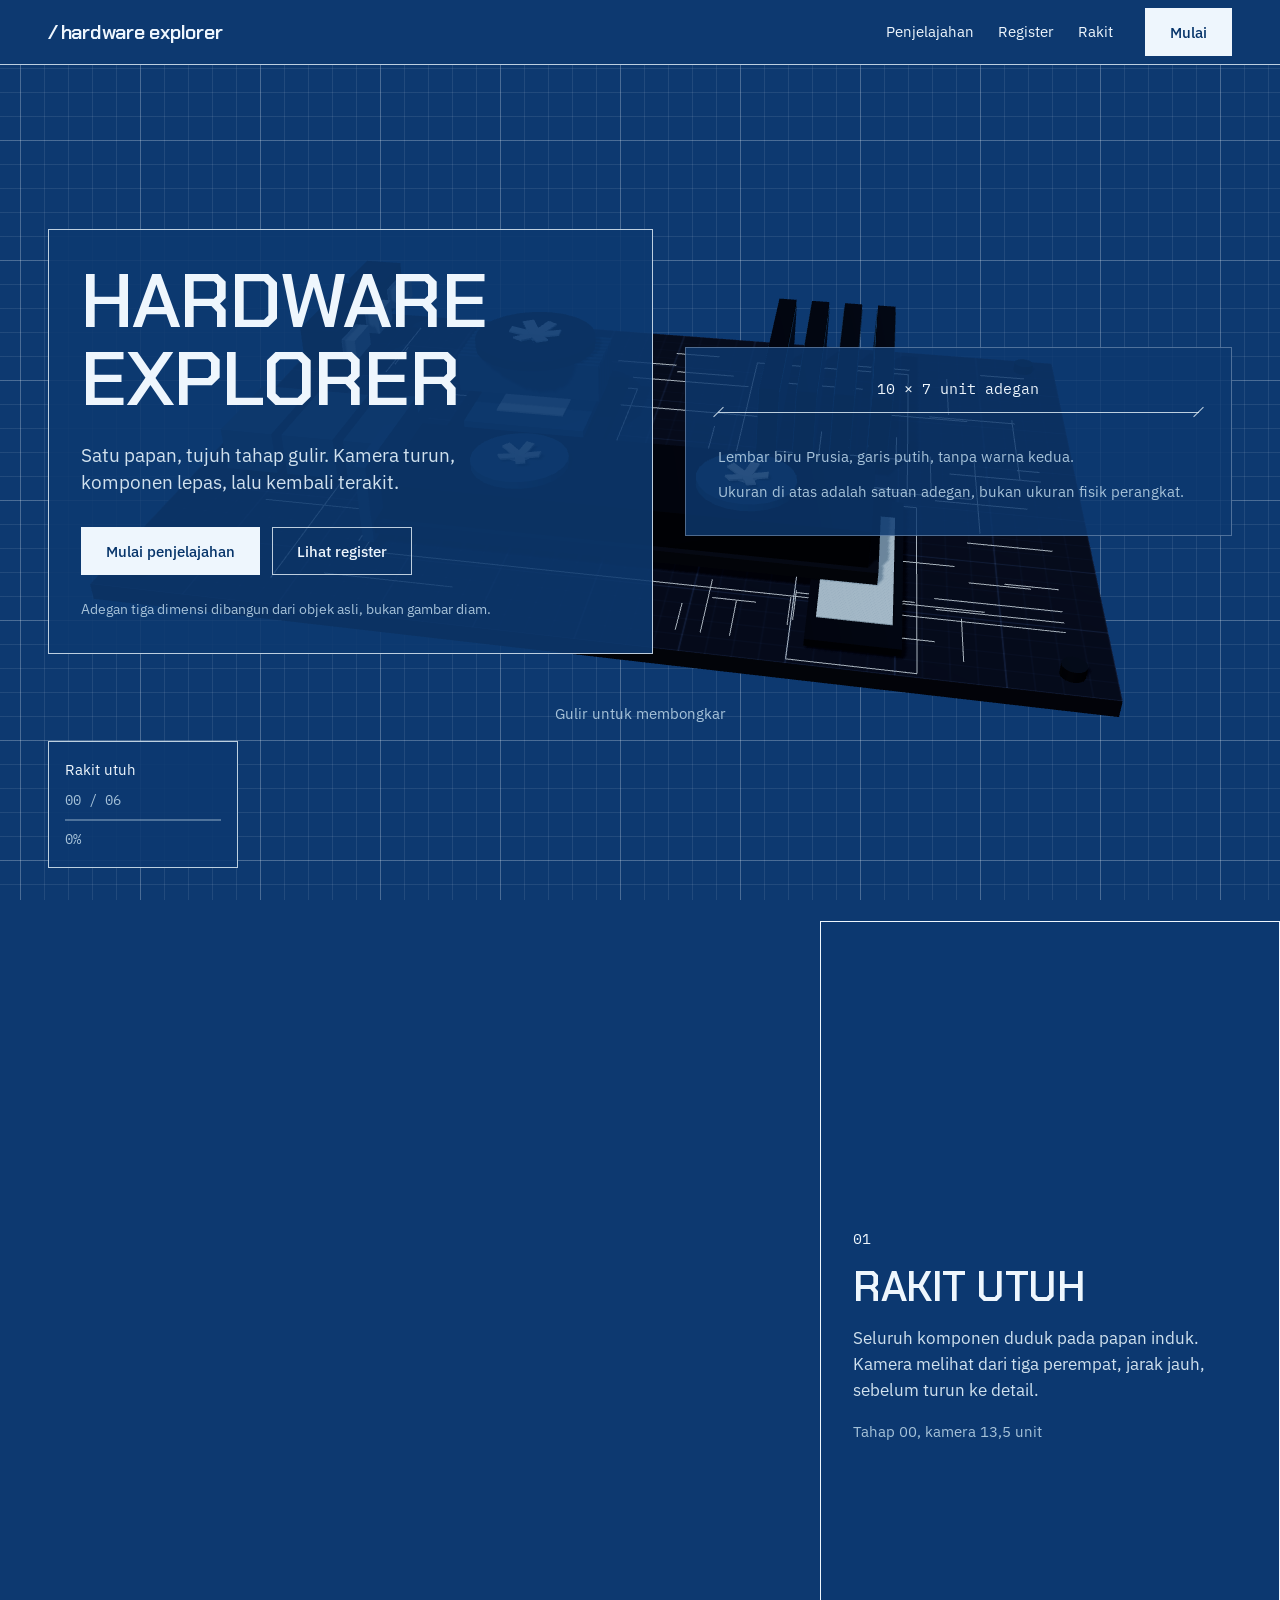
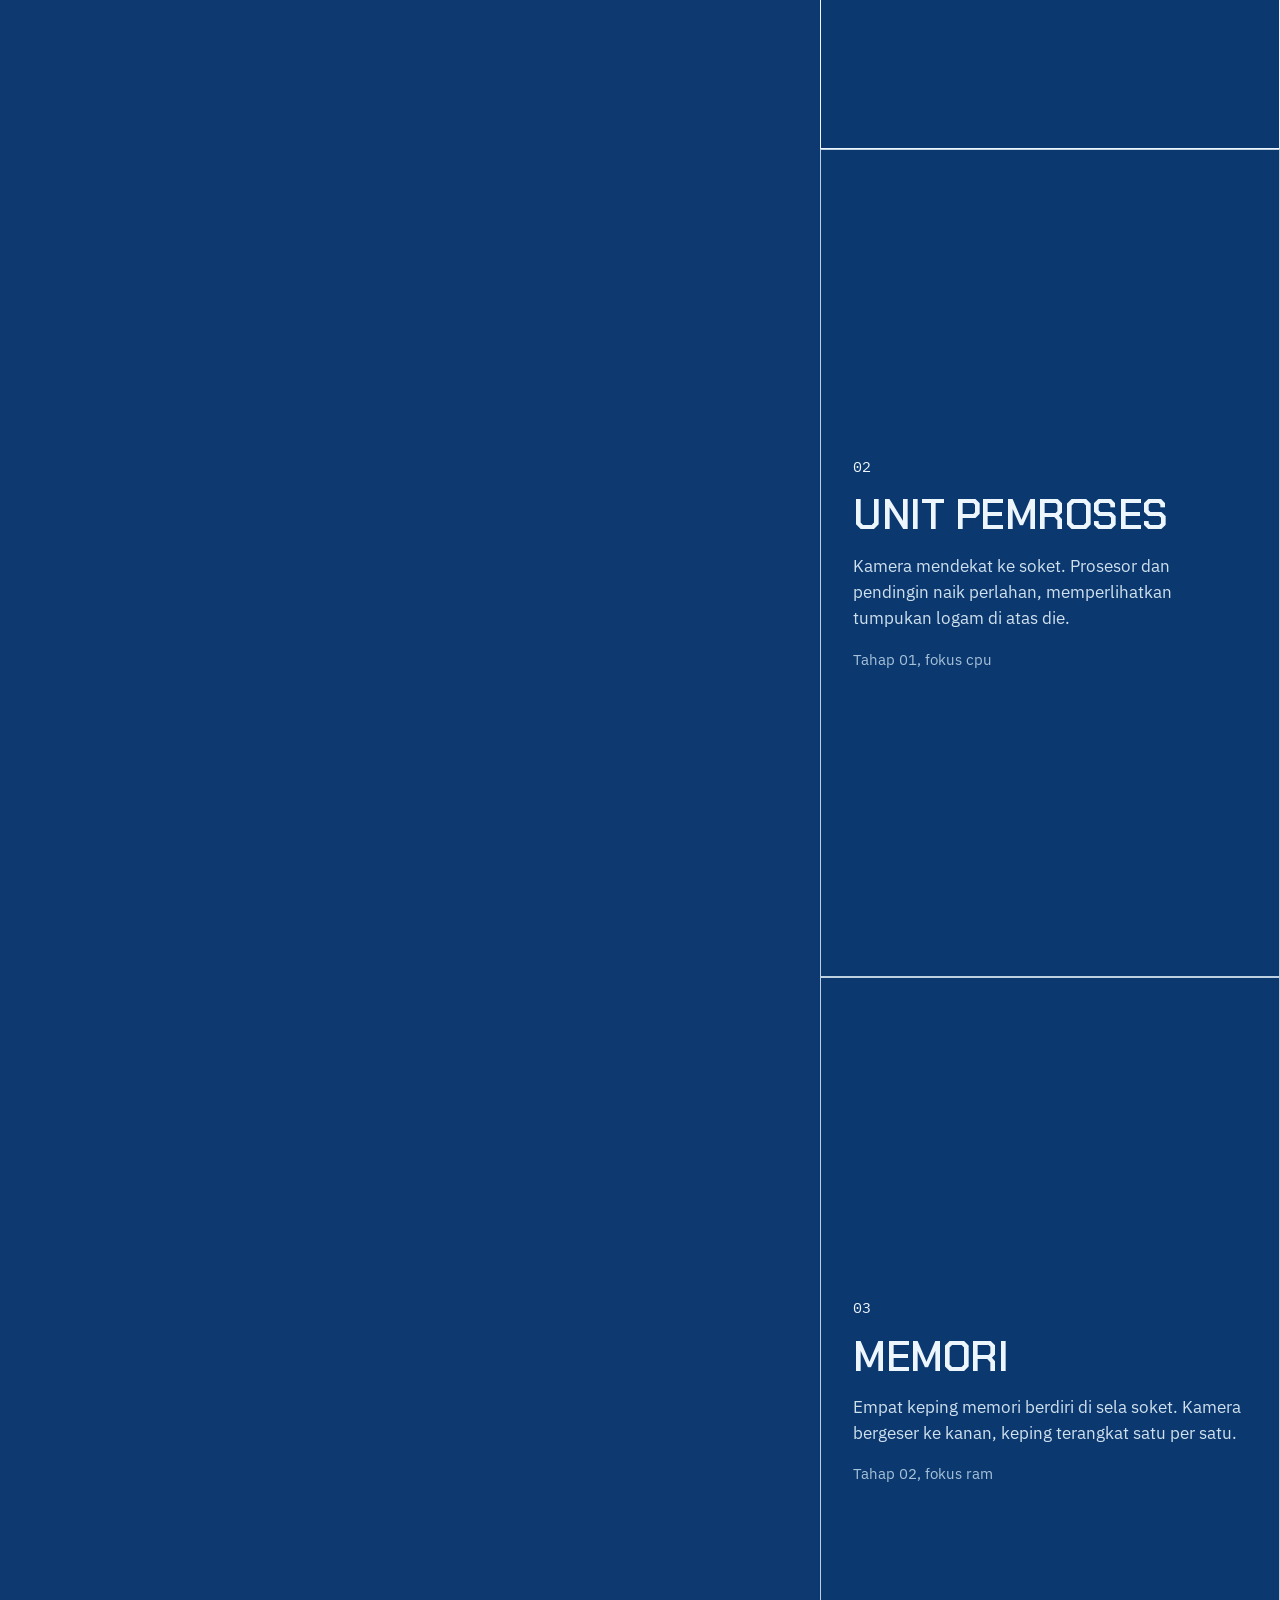
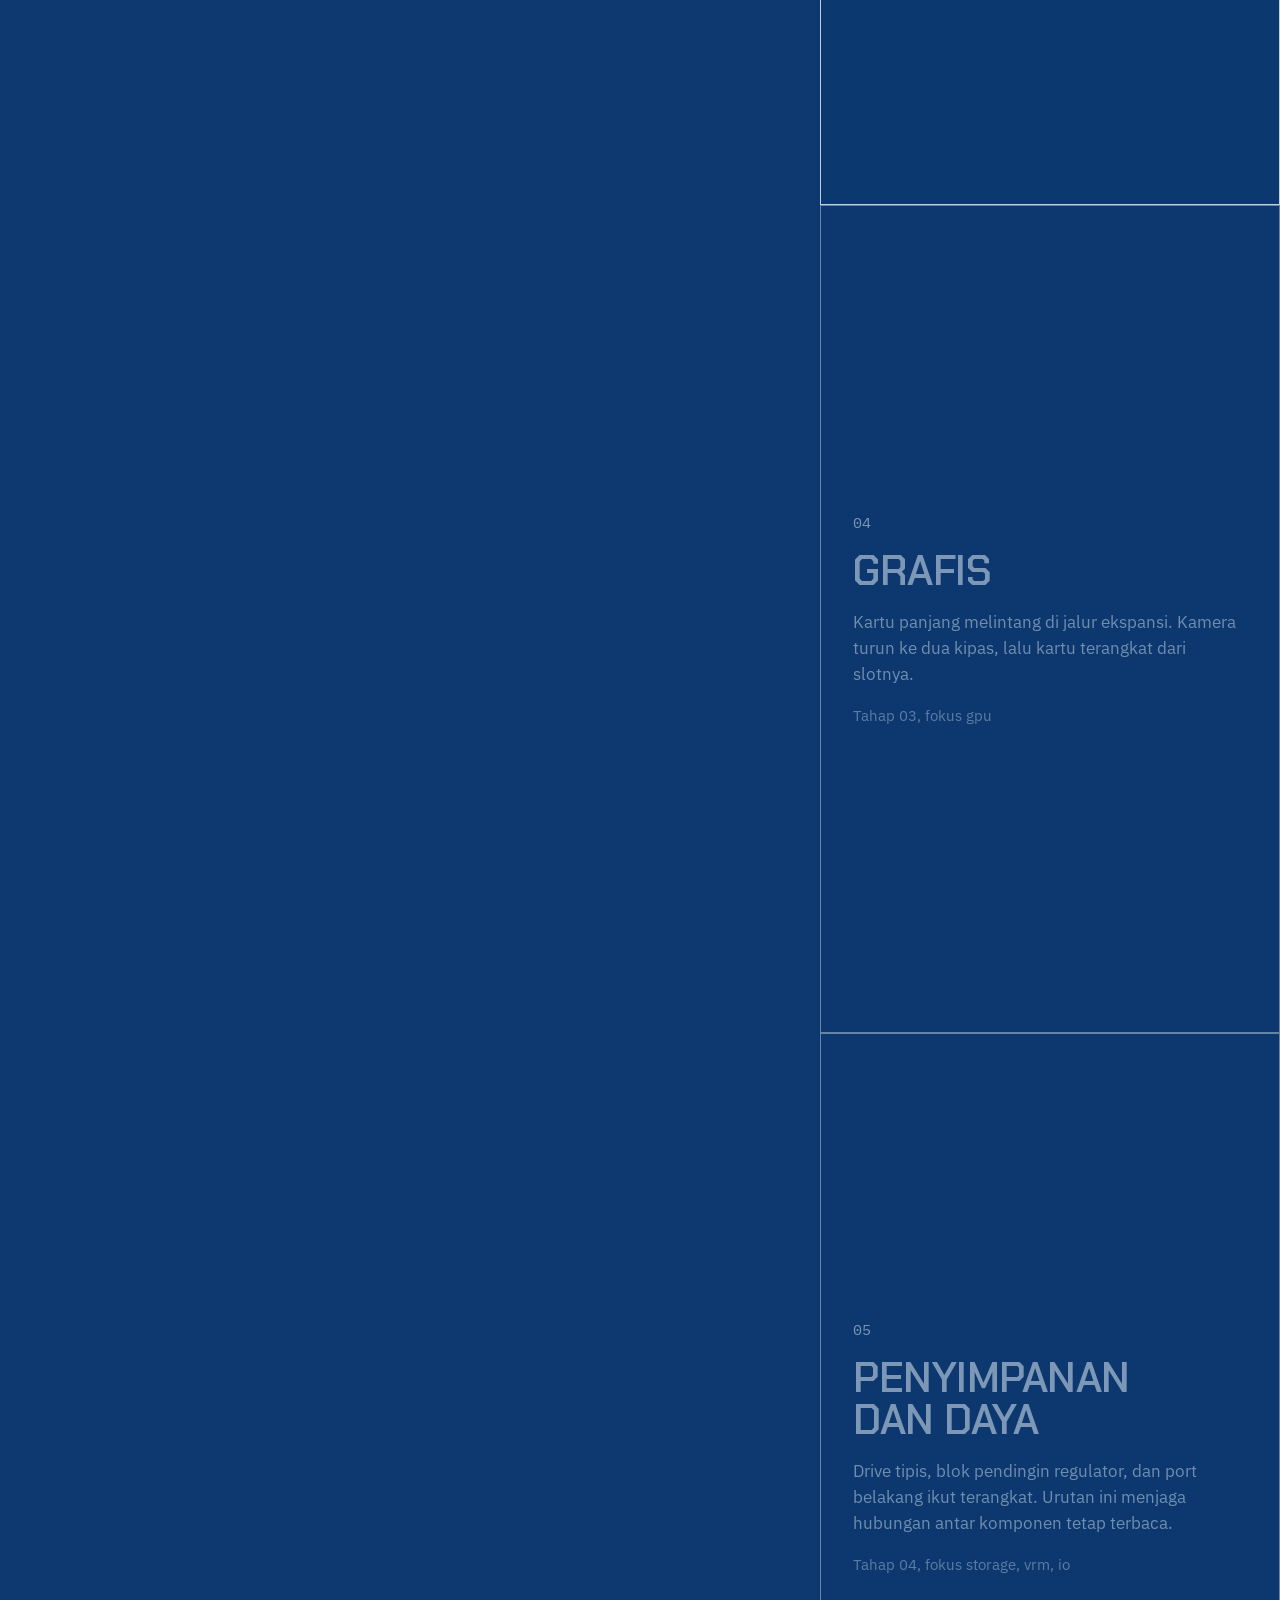
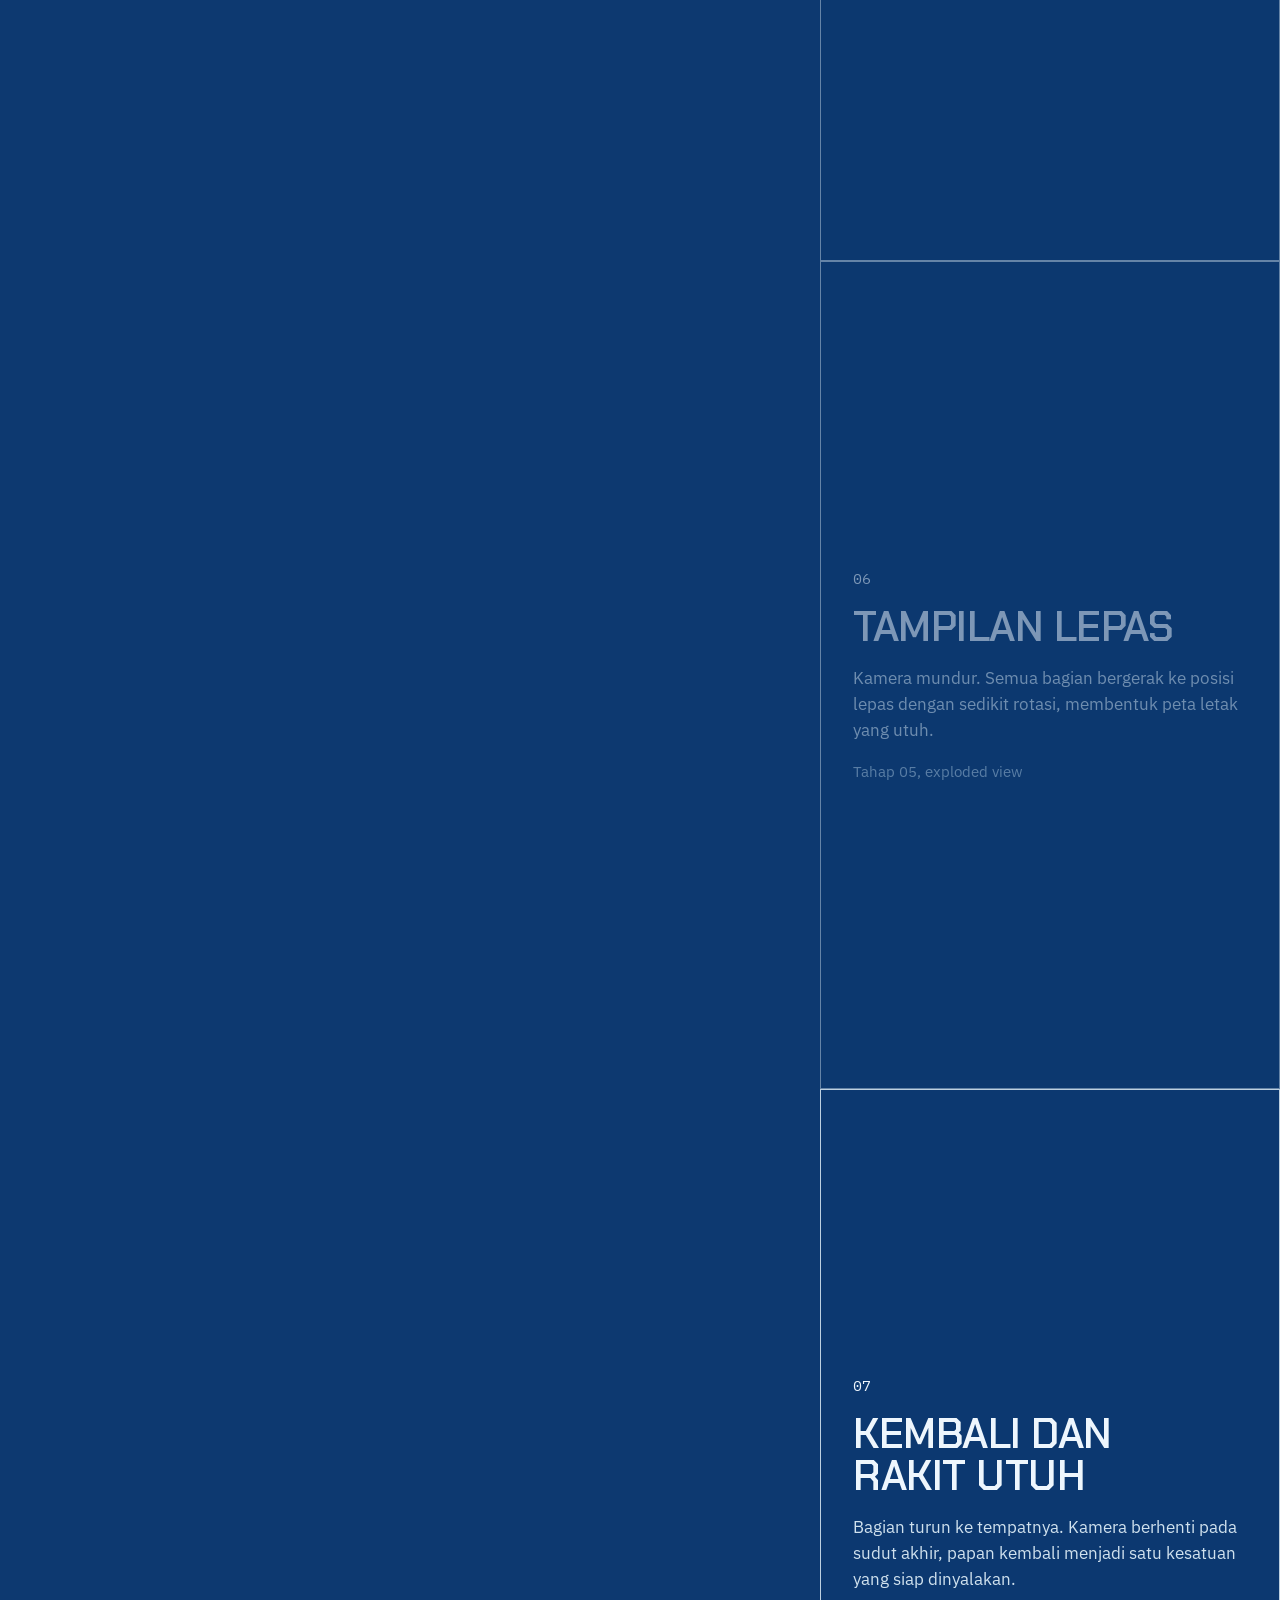
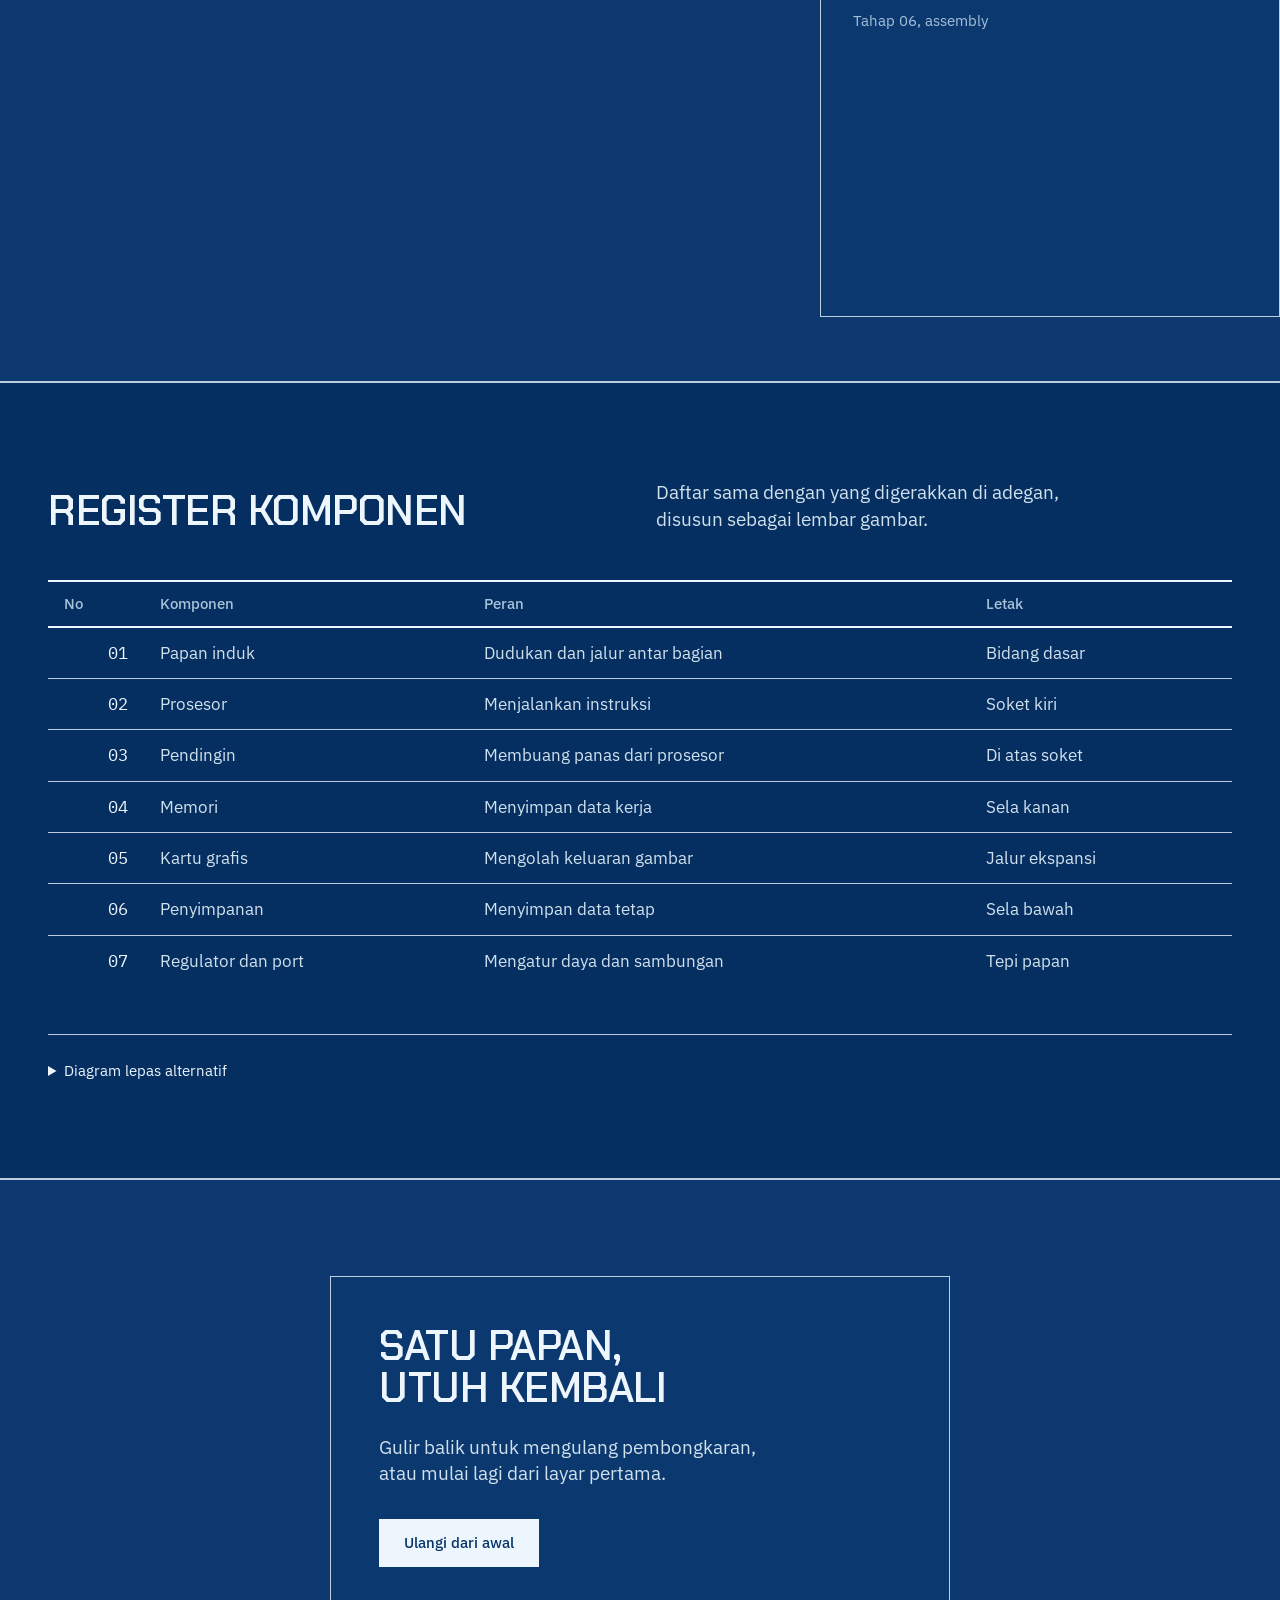
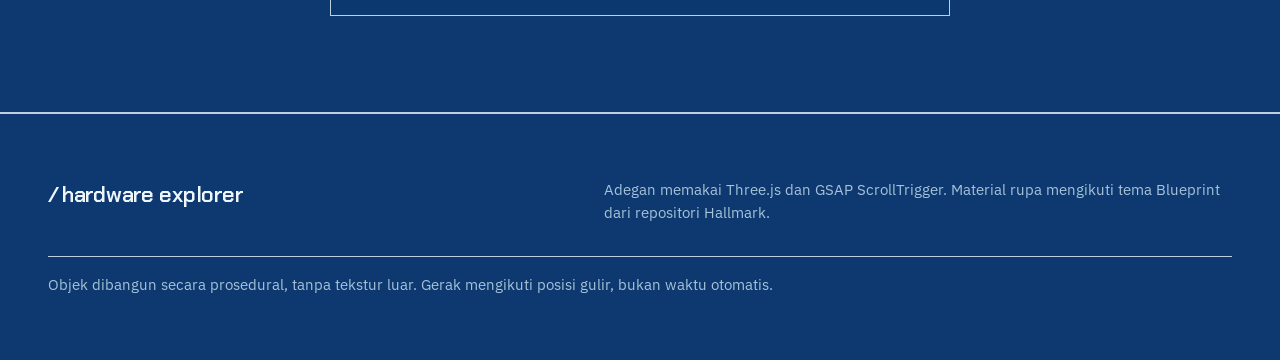
==== docs/index.html @ b60b166c "Publikasikan Hardware Explorer lewat GitHub Pages (/docs) Co-authored-by: arena-agent <297053741+are" ====
<!doctype html>
<html lang="id">
<head>
  <meta charset="utf-8">
  <meta name="viewport" content="width=device-width, initial-scale=1, viewport-fit=cover">
  <meta name="color-scheme" content="dark">
  <title>Hardware Explorer, penjelajahan tiga dimensi papan induk</title>
  <meta name="description" content="Pengalaman gulir tiga dimensi yang membongkar CPU, RAM, GPU dan komponen papan induk, lalu merakitnya kembali.">
  <link rel="icon" href="data:,">
  <link rel="preconnect" href="https://fonts.googleapis.com">
  <link rel="preconnect" href="https://fonts.gstatic.com" crossorigin>
  <link href="https://fonts.googleapis.com/css2?family=Chakra+Petch:wght@600&amp;family=IBM+Plex+Sans:wght@400;500&amp;family=IBM+Plex+Mono:wght@500&amp;display=swap" rel="stylesheet">
  <link rel="stylesheet" href="style.css">
  <script src="vendor/gsap.min.js"></script>
  <script src="vendor/ScrollTrigger.min.js"></script>
  <script type="module" src="app.js"></script>
</head>
<body>
  <a class="skip" href="#journey">Lewati ke penjelajahan</a>

  <div class="backdrop" aria-hidden="true"></div>
  <canvas id="scene" aria-hidden="true"></canvas>

  <header class="bar">
    <div class="wrap bar__in">
      <a class="brand" href="#top" aria-label="Hardware Explorer, kembali ke atas"><span class="brand__mark" aria-hidden="true">/</span>hardware explorer</a>
      <nav class="bar__nav" aria-label="Bagian halaman">
        <a href="#journey">Penjelajahan</a>
        <a href="#komponen">Register</a>
        <a href="#rakit">Rakit</a>
      </nav>
      <a class="btn btn--primary" href="#journey">Mulai</a>
    </div>
  </header>

  <main>
    <section class="hero" id="top" aria-labelledby="judul">
      <div class="wrap hero__grid">
        <div class="hero__copy">
          <h1 id="judul">Hardware Explorer</h1>
          <p class="lede">Satu papan, tujuh tahap gulir. Kamera turun, komponen lepas, lalu kembali terakit.</p>
          <div class="aksi">
            <a class="btn btn--primary" href="#journey">Mulai penjelajahan</a>
            <a class="btn btn--line" href="#komponen">Lihat register</a>
          </div>
          <p class="fine">Adegan tiga dimensi dibangun dari objek asli, bukan gambar diam.</p>
        </div>
        <div class="hero__ukur" aria-hidden="true">
          <div class="dim"><span class="num">10 × 7 unit adegan</span></div>
          <p class="ukur">Lembar biru Prusia, garis putih, tanpa warna kedua.</p>
          <p class="ukur">Ukuran di atas adalah satuan adegan, bukan ukuran fisik perangkat.</p>
        </div>
      </div>
      <p class="cue" data-cue>Gulir untuk membongkar</p>
    </section>

    <section class="journey" id="journey" aria-label="Penjelajahan komponen">
      <div class="hud" aria-hidden="true">
        <p class="hud__tahap" data-hud-tahap>Rakit utuh</p>
        <p class="hud__no num" data-hud-no>00 / 06</p>
        <div class="rail"><i data-rail></i></div>
        <p class="hud__persen num" data-hud-persen>0%</p>
      </div>
      <p class="sr" aria-live="polite" data-announce></p>

      <div class="steps">
        <article class="step" data-step="0">
          <h2>Rakit utuh</h2>
          <p>Seluruh komponen duduk pada papan induk. Kamera melihat dari tiga perempat, jarak jauh, sebelum turun ke detail.</p>
          <p class="ukur">Tahap 00, kamera 13,5 unit</p>
        </article>
        <article class="step" data-step="1">
          <h2>Unit pemroses</h2>
          <p>Kamera mendekat ke soket. Prosesor dan pendingin naik perlahan, memperlihatkan tumpukan logam di atas die.</p>
          <p class="ukur">Tahap 01, fokus cpu</p>
        </article>
        <article class="step" data-step="2">
          <h2>Memori</h2>
          <p>Empat keping memori berdiri di sela soket. Kamera bergeser ke kanan, keping terangkat satu per satu.</p>
          <p class="ukur">Tahap 02, fokus ram</p>
        </article>
        <article class="step" data-step="3">
          <h2>Grafis</h2>
          <p>Kartu panjang melintang di jalur ekspansi. Kamera turun ke dua kipas, lalu kartu terangkat dari slotnya.</p>
          <p class="ukur">Tahap 03, fokus gpu</p>
        </article>
        <article class="step" data-step="4">
          <h2>Penyimpanan dan daya</h2>
          <p>Drive tipis, blok pendingin regulator, dan port belakang ikut terangkat. Urutan ini menjaga hubungan antar komponen tetap terbaca.</p>
          <p class="ukur">Tahap 04, fokus storage, vrm, io</p>
        </article>
        <article class="step" data-step="5">
          <h2>Tampilan lepas</h2>
          <p>Kamera mundur. Semua bagian bergerak ke posisi lepas dengan sedikit rotasi, membentuk peta letak yang utuh.</p>
          <p class="ukur">Tahap 05, exploded view</p>
        </article>
        <article class="step" data-step="6">
          <h2>Kembali dan rakit utuh</h2>
          <p>Bagian turun ke tempatnya. Kamera berhenti pada sudut akhir, papan kembali menjadi satu kesatuan yang siap dinyalakan.</p>
          <p class="ukur">Tahap 06, assembly</p>
        </article>
      </div>
    </section>

    <section class="register" id="komponen" aria-labelledby="register-judul">
      <div class="wrap">
        <div class="kepala">
          <h2 id="register-judul">Register komponen</h2>
          <p class="lede">Daftar sama dengan yang digerakkan di adegan, disusun sebagai lembar gambar.</p>
        </div>
        <table class="tabel">
          <thead>
            <tr><th scope="col">No</th><th scope="col">Komponen</th><th scope="col">Peran</th><th scope="col">Letak</th></tr>
          </thead>
          <tbody>
            <tr><td class="num">01</td><td>Papan induk</td><td>Dudukan dan jalur antar bagian</td><td>Bidang dasar</td></tr>
            <tr><td class="num">02</td><td>Prosesor</td><td>Menjalankan instruksi</td><td>Soket kiri</td></tr>
            <tr><td class="num">03</td><td>Pendingin</td><td>Membuang panas dari prosesor</td><td>Di atas soket</td></tr>
            <tr><td class="num">04</td><td>Memori</td><td>Menyimpan data kerja</td><td>Sela kanan</td></tr>
            <tr><td class="num">05</td><td>Kartu grafis</td><td>Mengolah keluaran gambar</td><td>Jalur ekspansi</td></tr>
            <tr><td class="num">06</td><td>Penyimpanan</td><td>Menyimpan data tetap</td><td>Sela bawah</td></tr>
            <tr><td class="num">07</td><td>Regulator dan port</td><td>Mengatur daya dan sambungan</td><td>Tepi papan</td></tr>
          </tbody>
        </table>
        <details class="diagram">
          <summary>Diagram lepas alternatif</summary>
          <figure>
            <svg viewBox="0 0 420 260" aria-hidden="true">
              <rect class="dg-board" x="40" y="170" width="340" height="70"></rect>
              <rect class="dg-cpu" x="95" y="120" width="70" height="34"></rect>
              <rect class="dg-cooler" x="100" y="72" width="60" height="30"></rect>
              <rect class="dg-ram" x="205" y="108" width="18" height="56"></rect>
              <rect class="dg-ram" x="230" y="108" width="18" height="56"></rect>
              <rect class="dg-ram" x="255" y="108" width="18" height="56"></rect>
              <rect class="dg-gpu" x="150" y="36" width="170" height="28"></rect>
              <rect class="dg-ssd" x="300" y="132" width="60" height="16"></rect>
              <path class="dg-line" d="M130 154 L130 170 M130 102 L130 120 M214 164 L214 170 M235 36 L235 64 M330 148 L330 170"></path>
            </svg>
            <figcaption>Skema letak dalam satuan adegan. Garis menunjukkan arah kembali ke papan.</figcaption>
          </figure>
        </details>
      </div>
    </section>

    <section class="closing" id="rakit" aria-labelledby="rakit-judul">
      <div class="wrap closing__in">
        <h2 id="rakit-judul">Satu papan, utuh kembali</h2>
        <p class="lede">Gulir balik untuk mengulang pembongkaran, atau mulai lagi dari layar pertama.</p>
        <a class="btn btn--primary" href="#top">Ulangi dari awal</a>
      </div>
    </section>
  </main>

  <footer class="kaki">
    <div class="wrap kaki__in">
      <a class="brand brand--kaki" href="#top"><span class="brand__mark" aria-hidden="true">/</span>hardware explorer</a>
      <p>Adegan memakai Three.js dan GSAP ScrollTrigger. Material rupa mengikuti tema Blueprint dari repositori Hallmark.</p>
      <p class="kaki__bawah">Objek dibangun secara prosedural, tanpa tekstur luar. Gerak mengikuti posisi gulir, bukan waktu otomatis.</p>
    </div>
  </footer>
</body>
</html>
---- docs/style.css ----
/* Hallmark · shape: Photographic scroll story · genre: modern-minimal · theme: Blueprint (cyanotype) · hero: papan induk tiga dimensi di belakang kepala · nav: markah kata, tiga tautan, satu kendali · footer: sumber dan catatan gerak */
/* Hallmark · critique: satu kanvas tetap, bukan section yang disematkan; kamera, transformasi objek dan teks digerakkan oleh satu timeline scrub, kertas biru Prusia dan garis putih tanpa warna kedua */
/* Hallmark · answered: F7, tiga permukaan keyline memakai satu resep karena tema Blueprint melarang kartu isi dan bayangan */

:root {
  --color-paper: oklch(35% 0.105 256);
  --color-paper-2: oklch(31% 0.10 257);
  --color-paper-3: oklch(26.5% 0.095 258);
  --color-ink: oklch(97% 0.012 240);
  --color-ink-2: oklch(90% 0.025 242);
  --color-muted: oklch(80% 0.045 244);
  --color-rule: oklch(93% 0.02 240 / 0.85);
  --color-rule-2: oklch(93% 0.02 240 / 0.32);
  --color-grid: oklch(97% 0.01 240 / 0.09);
  --color-grid-2: oklch(97% 0.01 240 / 0.2);
  --color-accent: oklch(97% 0.012 240);
  --color-accent-ink: oklch(33% 0.105 256);
  --color-focus: oklch(97% 0.012 240);

  --font-display: "Chakra Petch", ui-sans-serif, sans-serif;
  --font-body: "IBM Plex Sans", ui-sans-serif, sans-serif;
  --font-outlier: "IBM Plex Mono", ui-monospace, monospace;

  --tracking-display: -0.012em;
  --display-weight: 600;
  --radius-card: 0px;
  --radius-pill: 0px;
  --rule-hair: 1px;
  --rule-heavy: 2px;
  --tick: 14px;
  --sheet-inset: 20px;

  --text-h1: clamp(2.75rem, 1.6rem + 4vw, 5.25rem);
  --text-h2: clamp(1.75rem, 1.3rem + 1.6vw, 2.75rem);
  --text-h3: 1.25rem;
  --text-body: 1.0625rem;
  --text-lede: 1.1875rem;
  --text-small: 0.9375rem;
  --text-fine: 0.875rem;

  --s-1: 4px; --s-2: 8px; --s-3: 12px; --s-4: 16px; --s-5: 24px;
  --s-6: 32px; --s-7: 48px; --s-8: 64px; --s-9: 96px;

  --container: 1240px;
  --gutter: clamp(20px, 4vw, 48px);
  --nav-h: 64px;
  --dur: 220ms;
  --ease: cubic-bezier(0.2, 0.7, 0.2, 1);
}

*, *::before, *::after { box-sizing: border-box; }
html { -webkit-text-size-adjust: 100%; scroll-behavior: smooth; scroll-padding-top: calc(var(--nav-h) + var(--s-4)); scrollbar-color: var(--color-rule-2) var(--color-paper); }
html, body { overflow-x: clip; }
body { margin: 0; background: var(--color-paper); color: var(--color-ink-2); font: 400 var(--text-body)/1.55 var(--font-body); }
img, svg { display: block; max-width: 100%; }
a { color: var(--color-ink); text-decoration: underline; text-decoration-color: var(--color-rule); text-underline-offset: 0.15em; }
a:hover { text-decoration-thickness: 2px; }
button { font: inherit; color: inherit; }
code, .num { font-family: var(--font-outlier); font-variant-numeric: tabular-nums; }
h1, h2, h3 { margin: 0; font-family: var(--font-display); font-weight: var(--display-weight); letter-spacing: var(--tracking-display); color: var(--color-ink); overflow-wrap: break-word; min-width: 0; text-wrap: balance; font-synthesis: none; }
h1, h2 { text-transform: uppercase; line-height: 1.02; }
h1 { font-size: var(--text-h1); }
h2 { font-size: var(--text-h2); }
h3 { font-size: var(--text-h3); }
p { margin: 0; }
:focus-visible { outline: var(--rule-heavy) solid var(--color-focus); outline-offset: 3px; }
::selection { background: var(--color-ink); color: var(--color-accent-ink); }
.skip { position: absolute; left: var(--s-4); top: -80px; z-index: 100; padding: var(--s-2) var(--s-4); background: var(--color-ink); color: var(--color-accent-ink); text-decoration: none; }
.skip:focus { top: var(--s-4); }
.sr { position: absolute; width: 1px; height: 1px; overflow: hidden; clip-path: inset(50%); white-space: nowrap; }
.wrap { width: 100%; max-width: calc(var(--container) + 2 * var(--gutter)); margin-inline: auto; padding-inline: var(--gutter); }
.is-static .step { opacity: 1; }
.is-static .cue { display: none; }

/* kanvas tetap dan latar gambar kerja */
.backdrop { position: fixed; inset: 0; z-index: 0; pointer-events: none; background-color: var(--color-paper); background-image: linear-gradient(var(--color-grid) 1px, transparent 1px), linear-gradient(90deg, var(--color-grid) 1px, transparent 1px), linear-gradient(var(--color-grid-2) 1px, transparent 1px), linear-gradient(90deg, var(--color-grid-2) 1px, transparent 1px); background-size: 24px 24px, 24px 24px, 120px 120px, 120px 120px; background-position: var(--sheet-inset) var(--sheet-inset); }
#scene { position: fixed; inset: 0; z-index: 1; width: 100%; height: 100%; display: block; pointer-events: none; }
body > header, body > main, body > footer { position: relative; z-index: 2; }

/* kendali */
.btn { appearance: none; display: inline-flex; align-items: center; justify-content: center; gap: var(--s-2); min-height: 48px; padding: 0 var(--s-5); border: var(--rule-hair) solid var(--color-rule); border-radius: var(--radius-pill); background: transparent; color: var(--color-ink); font: 500 var(--text-small)/1 var(--font-body); text-decoration: none; cursor: pointer; transition: background-color var(--dur) var(--ease), color var(--dur) var(--ease), border-color var(--dur) var(--ease), transform var(--dur) var(--ease); }
.btn--primary { background: var(--color-ink); border-color: var(--color-ink); color: var(--color-accent-ink); }
.btn--primary:hover { background: var(--color-ink-2); border-color: var(--color-ink-2); }
.btn--line:hover { background: var(--color-paper-2); }
.btn:active { transform: translateY(1px); }
.btn:disabled { background: var(--color-paper-3); border-color: var(--color-rule-2); color: var(--color-muted); cursor: not-allowed; }

/* palang atas */
.bar { position: sticky; top: 0; z-index: 50; background: var(--color-paper); border-bottom: var(--rule-hair) solid var(--color-rule); }
.bar__in { display: flex; align-items: center; gap: var(--s-6); min-height: var(--nav-h); }
.brand { display: inline-flex; align-items: baseline; gap: 0.14em; font-family: var(--font-display); font-size: 1.25rem; font-weight: var(--display-weight); letter-spacing: var(--tracking-display); color: var(--color-ink); text-decoration: none; text-transform: lowercase; }
.brand__mark { color: var(--color-ink); }
.bar__nav { display: flex; gap: var(--s-5); margin-left: auto; }
.bar__nav a { font-size: var(--text-small); text-decoration: none; }
.bar__nav a:hover { text-decoration: underline; text-decoration-thickness: 2px; }

/* layar pertama */
.hero { position: relative; min-height: 88svh; display: flex; flex-direction: column; justify-content: center; padding-block: var(--s-9) var(--s-8); }
.hero__grid { display: grid; grid-template-columns: minmax(0, 1.05fr) minmax(0, 0.95fr); gap: var(--s-6); align-items: center; }
.hero__copy { padding: var(--s-6); border: var(--rule-hair) solid var(--color-rule); background: color-mix(in oklab, var(--color-paper) 88%, transparent); }
.hero__copy h1 { max-width: 14ch; }
.lede { max-width: 38ch; margin-top: var(--s-5); font-size: var(--text-lede); line-height: 1.4; color: var(--color-ink-2); }
.aksi { display: flex; flex-wrap: wrap; gap: var(--s-3); margin-top: var(--s-6); }
.fine { margin-top: var(--s-5); font-size: var(--text-fine); color: var(--color-muted); }
.hero__ukur { padding: var(--s-6); border: var(--rule-hair) solid var(--color-rule-2); background: color-mix(in oklab, var(--color-paper) 82%, transparent); }
.dim { position: relative; height: var(--rule-hair); margin-block: var(--s-6); background: var(--color-rule); }
.dim::before, .dim::after { content: ""; position: absolute; top: calc(var(--tick) / -2); width: var(--rule-hair); height: var(--tick); background: var(--color-rule); transform: rotate(45deg); }
.dim::before { left: 0; }
.dim::after { right: 0; }
.dim .num { position: absolute; left: 50%; bottom: var(--s-3); transform: translateX(-50%); font-size: var(--text-small); color: var(--color-ink); white-space: nowrap; }
.ukur { font-size: var(--text-small); color: var(--color-muted); }
.ukur + .ukur { margin-top: var(--s-3); }
.cue { margin-top: var(--s-7); text-align: center; font-size: var(--text-small); color: var(--color-muted); }

/* pembacaan adegan */
.journey { position: relative; padding-block: var(--s-8); }
.hud { position: fixed; left: var(--gutter); bottom: var(--s-6); z-index: 3; display: grid; gap: var(--s-2); width: 190px; padding: var(--s-4); border: var(--rule-hair) solid var(--color-rule); background: color-mix(in oklab, var(--color-paper) 90%, transparent); pointer-events: none; }
.hud__tahap { font-size: var(--text-small); color: var(--color-ink); }
.hud__no, .hud__persen { font-size: var(--text-fine); color: var(--color-muted); }
.rail { height: var(--rule-heavy); background: var(--color-rule-2); }
.rail i { display: block; height: 100%; background: var(--color-ink); transform: scaleY(0); transform-origin: left center; }
.steps { width: 100%; max-width: 46ch; margin-left: auto; counter-reset: step; }
.step { display: flex; flex-direction: column; justify-content: center; min-height: 92svh; padding: var(--s-6); border: var(--rule-hair) solid var(--color-rule); background: color-mix(in oklab, var(--color-paper) 90%, transparent); opacity: 0.5; counter-increment: step; transition: opacity var(--dur) var(--ease), border-color var(--dur) var(--ease); }
.step::before { content: counter(step, decimal-leading-zero); font-family: var(--font-outlier); font-size: var(--text-small); color: var(--color-ink); margin-bottom: var(--s-4); }
.step.is-active { opacity: 1; border-color: var(--color-ink); }
.step h2 { margin-bottom: var(--s-4); }
.step p { font-size: var(--text-body); color: var(--color-ink-2); }
.step .ukur { margin-top: var(--s-4); font-size: var(--text-small); color: var(--color-muted); }

/* register */
.register { padding-block: var(--s-9); background: var(--color-paper-2); border-block: var(--rule-heavy) solid var(--color-rule); }
.kepala { display: grid; grid-template-columns: minmax(0, 1fr) minmax(0, 1fr); gap: var(--s-6); align-items: end; margin-bottom: var(--s-7); }
.kepala h2 { max-width: 20ch; }
.kepala .lede { margin-top: 0; }
.tabel { width: 100%; border-collapse: collapse; border-top: var(--rule-heavy) solid var(--color-ink); }
.tabel th { font: 500 var(--text-small)/1.3 var(--font-body); color: var(--color-muted); text-align: left; padding: var(--s-3) var(--s-4); border-bottom: var(--rule-heavy) solid var(--color-ink); }
.tabel td { padding: var(--s-3) var(--s-4); border-top: var(--rule-hair) solid var(--color-rule); font-size: var(--text-body); vertical-align: top; }
.tabel .num { text-align: right; color: var(--color-ink); }
.diagram { margin-top: var(--s-7); border-top: var(--rule-hair) solid var(--color-rule); padding-top: var(--s-5); }
.diagram summary { cursor: pointer; font-size: var(--text-small); color: var(--color-ink); }
.diagram summary:focus-visible { outline: var(--rule-heavy) solid var(--color-focus); outline-offset: 3px; }
.diagram figure { margin: var(--s-5) 0 0; }
.diagram svg { width: 100%; max-width: 420px; height: auto; color: var(--color-rule); }
.diagram svg rect { fill: none; stroke: var(--color-rule); stroke-width: 1; }
.diagram svg .dg-line { fill: none; stroke: var(--color-rule-2); stroke-width: 1; stroke-dasharray: 4 4; }
.diagram figcaption { margin-top: var(--s-3); font-size: var(--text-small); color: var(--color-muted); }

/* penutup */
.closing { padding-block: var(--s-9); }
.closing__in { max-width: 62ch; padding: var(--s-7); border: var(--rule-hair) solid var(--color-rule); background: color-mix(in oklab, var(--color-paper) 90%, transparent); }
.closing .lede { margin-block: var(--s-5) var(--s-6); }

/* kaki */
.kaki { padding-block: var(--s-8); border-top: var(--rule-heavy) solid var(--color-rule); background: var(--color-paper); }
.kaki__in { display: grid; grid-template-columns: minmax(0, 1fr) minmax(0, 1.2fr); gap: var(--s-6); }
.brand--kaki { font-size: 1.375rem; }
.kaki p { font-size: var(--text-small); color: var(--color-muted); }
.kaki__bawah { grid-column: 1 / -1; padding-top: var(--s-4); border-top: var(--rule-hair) solid var(--color-rule); }

/* layar kecil */
@media (max-width: 900px) {
  .hero__grid, .kepala, .kaki__in { grid-template-columns: minmax(0, 1fr); }
  .steps { max-width: none; margin-left: 0; }
  .kaki__bawah { grid-column: auto; }
}

@media (max-width: 760px) {
  :root { --nav-h: 96px; }
  .bar__in { flex-wrap: wrap; padding-block: var(--s-3); }
  .bar__nav { order: 3; width: 100%; margin-left: 0; justify-content: center; }
  .hero { min-height: 82svh; padding-block: var(--s-7) var(--s-8); }
  .hero__ukur, .hud { display: none; }
  .step { min-height: 84svh; padding: var(--s-5); }
  .cue { margin-top: var(--s-5); }
}

@media (prefers-reduced-motion: reduce) {
  *, *::before, *::after { transition-duration: 0.01ms; animation-duration: 0.01ms; animation-iteration-count: 1; scroll-behavior: auto; }
}
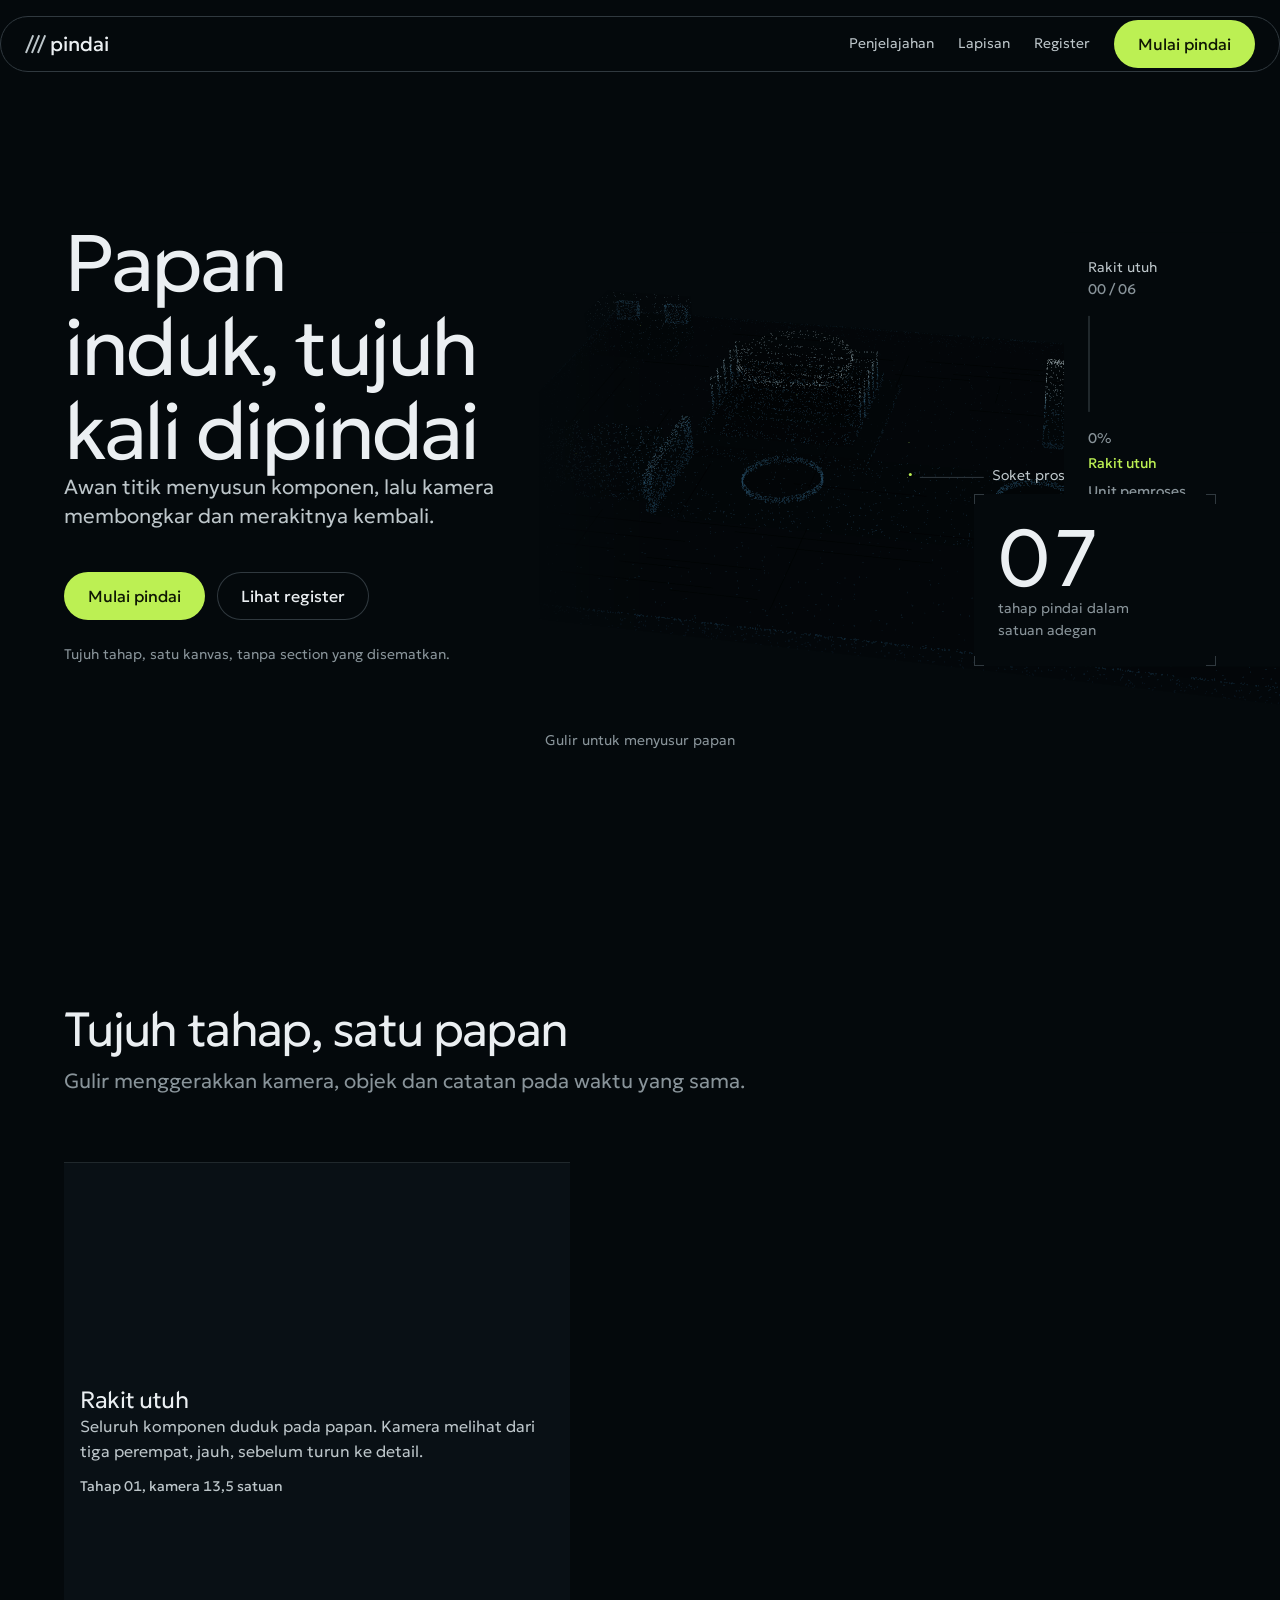
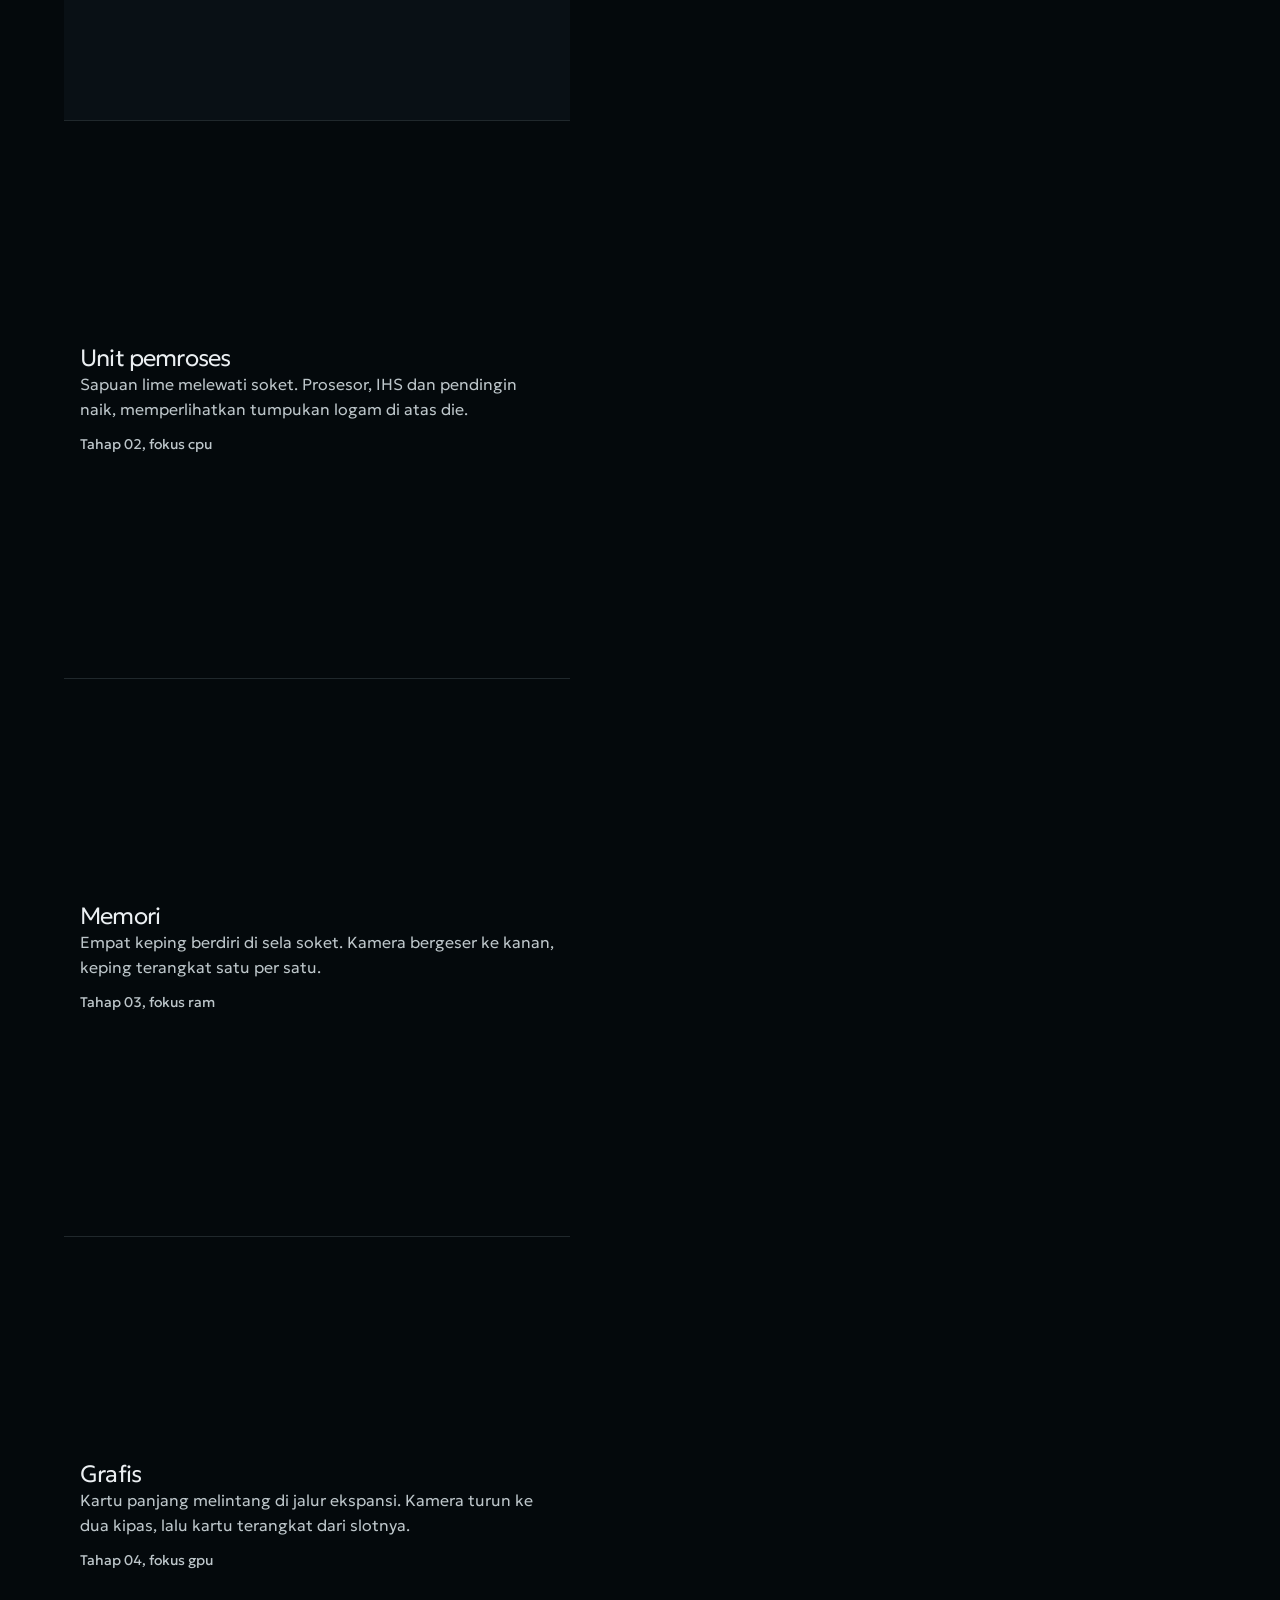
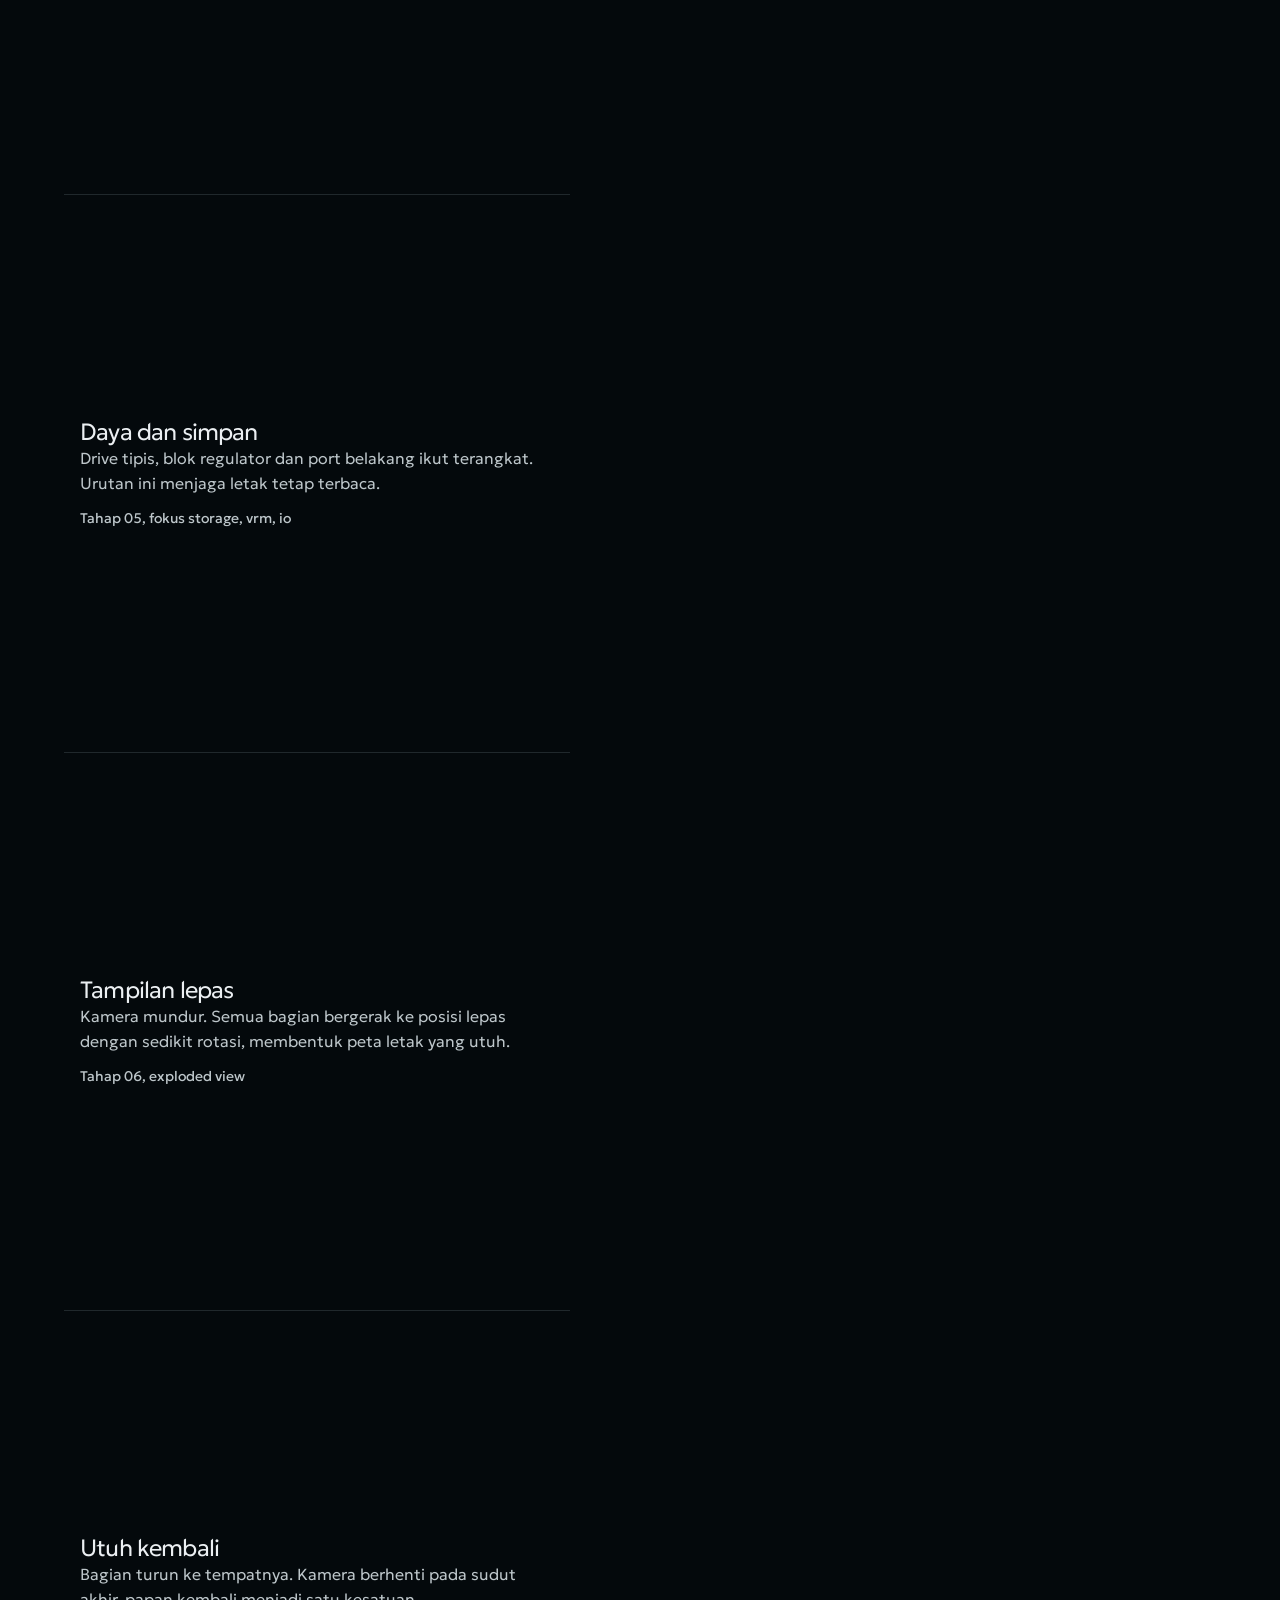
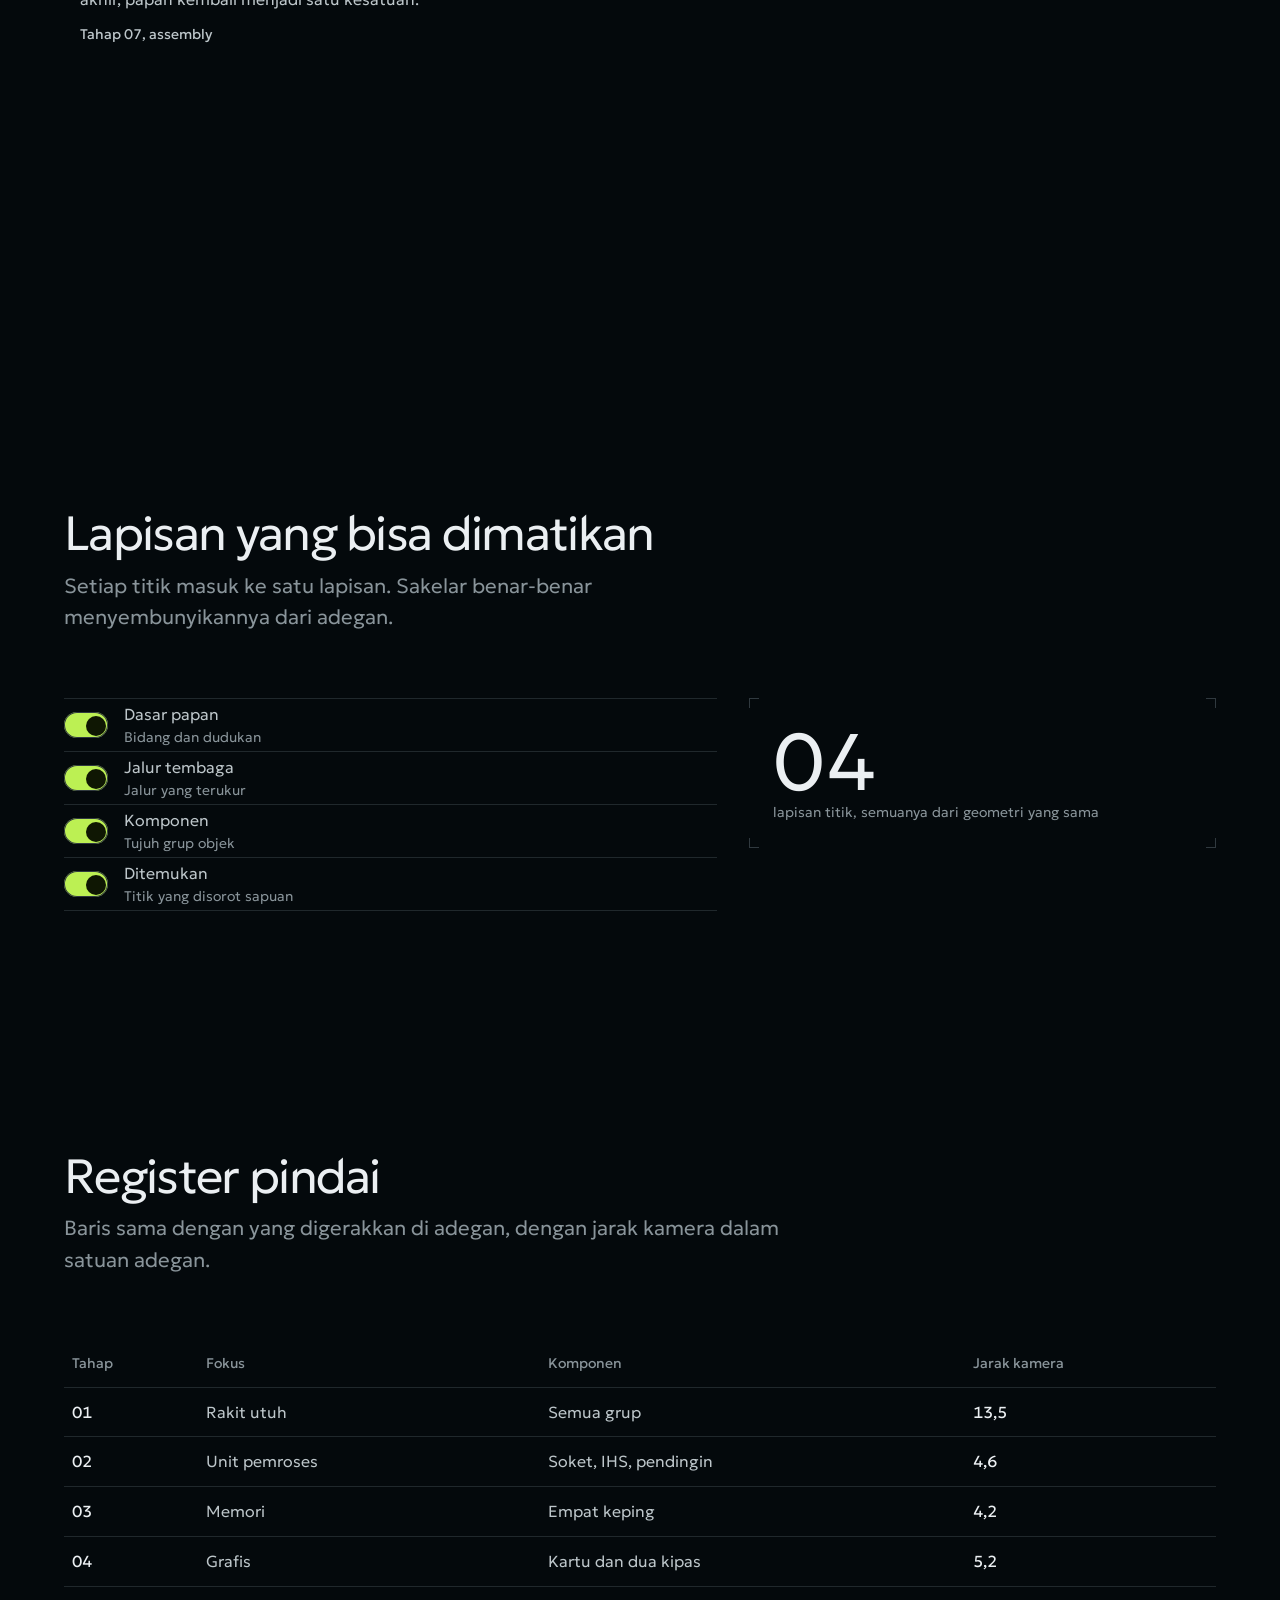
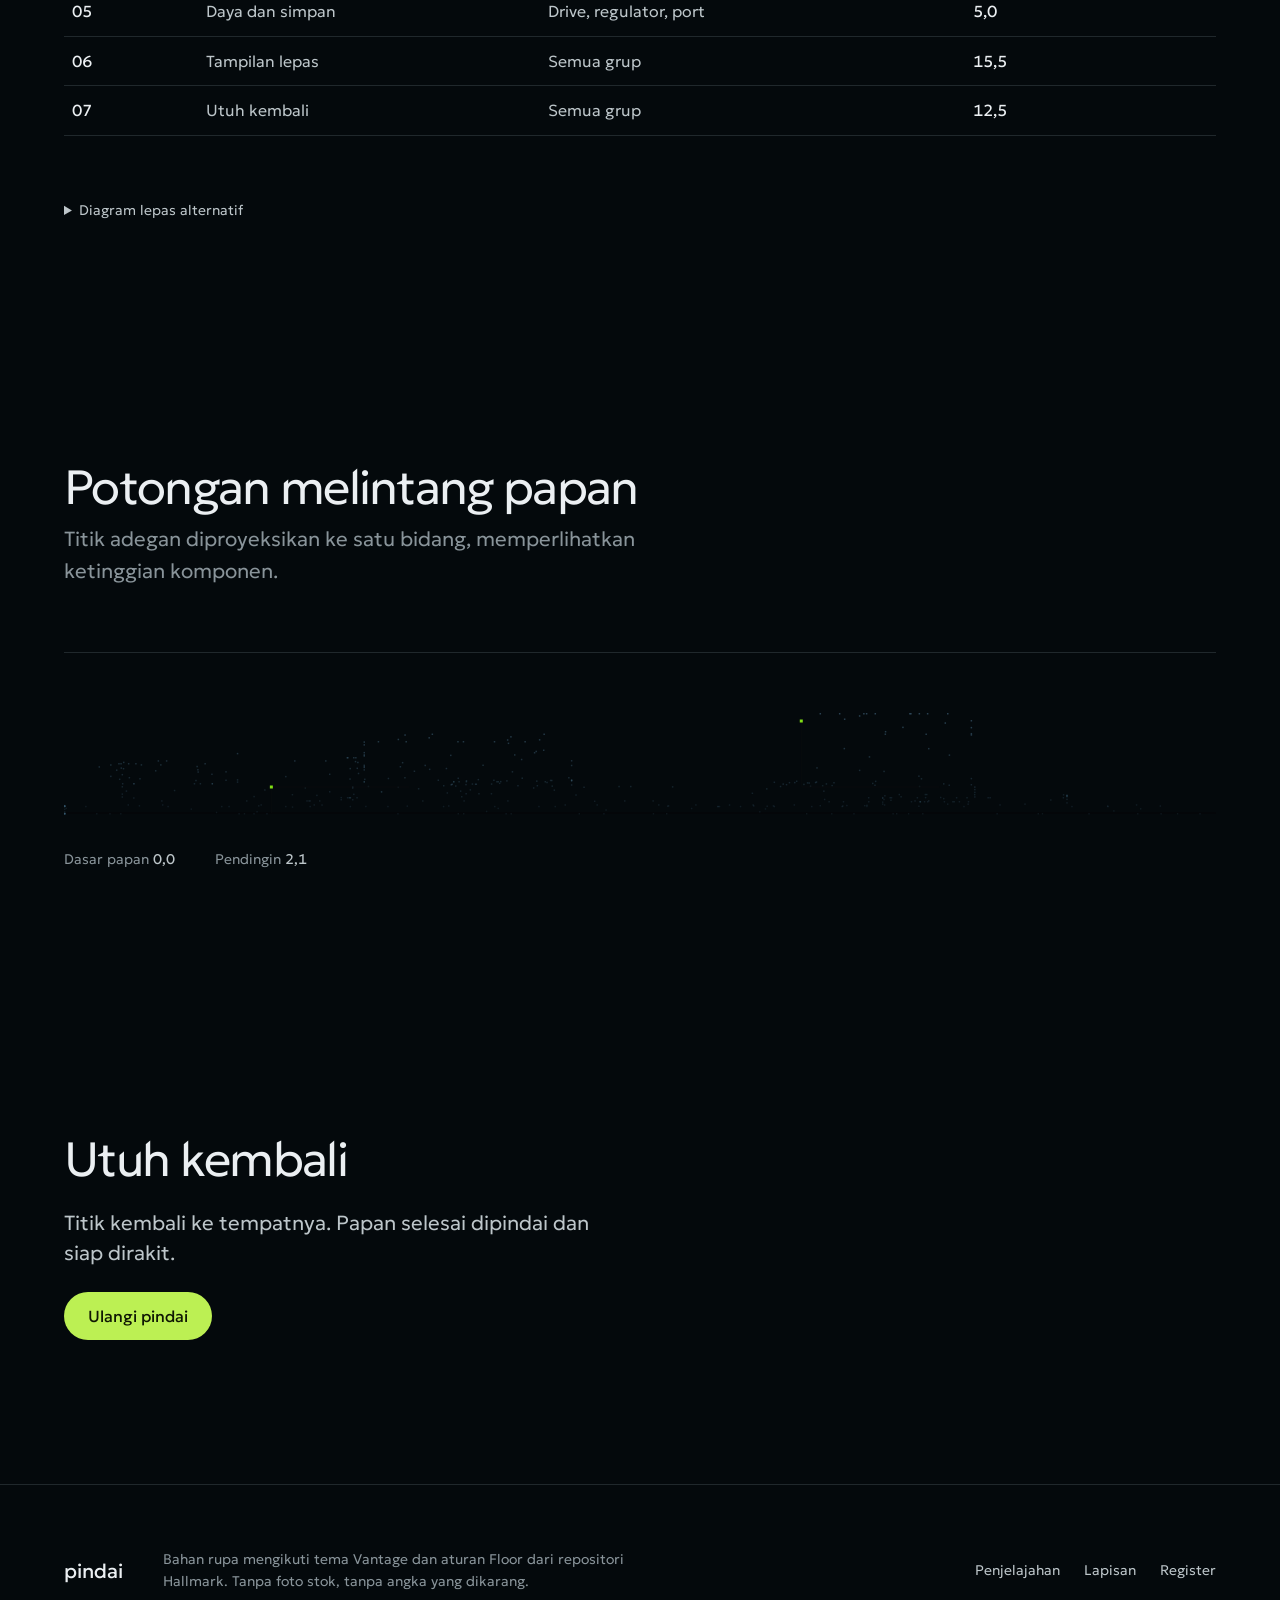
==== commit 9f278bb9: "Remake Hardware Explorer dengan tema Vantage dari repo: point cloud, sweep scroll-driven dan layer i" ====
--- a/docs/index.html
+++ b/docs/index.html
@@ -4,15 +4,15 @@
   <meta charset="utf-8">
   <meta name="viewport" content="width=device-width, initial-scale=1, viewport-fit=cover">
   <meta name="color-scheme" content="dark">
-  <title>Hardware Explorer, penjelajahan tiga dimensi papan induk</title>
-  <meta name="description" content="Pengalaman gulir tiga dimensi yang membongkar CPU, RAM, GPU dan komponen papan induk, lalu merakitnya kembali.">
+  <title>Pindai papan induk, Hardware Explorer</title>
+  <meta name="description" content="Awan titik tiga dimensi menyusun papan induk, lalu gulir membongkar CPU, memori dan kartu grafis sebelum merakitnya kembali.">
   <link rel="icon" href="data:,">
   <link rel="preconnect" href="https://fonts.googleapis.com">
   <link rel="preconnect" href="https://fonts.gstatic.com" crossorigin>
-  <link href="https://fonts.googleapis.com/css2?family=Chakra+Petch:wght@600&amp;family=IBM+Plex+Sans:wght@400;500&amp;family=IBM+Plex+Mono:wght@500&amp;display=swap" rel="stylesheet">
+  <link href="https://fonts.googleapis.com/css2?family=Geologica:wght,CRSV,SHRP@200..500,0,0..100&amp;display=swap" rel="stylesheet">
   <link rel="stylesheet" href="style.css">
-  <script src="vendor/gsap.min.js"></script>
-  <script src="vendor/ScrollTrigger.min.js"></script>
+  <script src="vendor/gsap.min.js" defer></script>
+  <script src="vendor/ScrollTrigger.min.js" defer></script>
   <script type="module" src="app.js"></script>
 </head>
 <body>
@@ -21,105 +21,171 @@
   <div class="backdrop" aria-hidden="true"></div>
   <canvas id="scene" aria-hidden="true"></canvas>
 
+  <div class="callout" data-callout aria-hidden="true">
+    <span class="callout__dot"></span>
+    <span class="callout__line"></span>
+    <span class="callout__label" data-callout-label>Soket prosesor</span>
+    <span class="callout__fig num" data-callout-fig>01 / 07</span>
+  </div>
+
+  <aside class="hud" aria-label="Tahap pindai">
+    <p class="hud__tahap" data-hud-tahap>Rakit utuh</p>
+    <p class="hud__no num" data-hud-no>00 / 06</p>
+    <div class="rail"><i data-rail></i></div>
+    <p class="hud__persen num" data-hud-persen>0%</p>
+    <ol class="hud__stages">
+      <li><button type="button" class="stage is-active" data-stage="0">Rakit utuh</button></li>
+      <li><button type="button" class="stage" data-stage="1">Unit pemroses</button></li>
+      <li><button type="button" class="stage" data-stage="2">Memori</button></li>
+      <li><button type="button" class="stage" data-stage="3">Grafis</button></li>
+      <li><button type="button" class="stage" data-stage="4">Daya dan simpan</button></li>
+      <li><button type="button" class="stage" data-stage="5">Tampilan lepas</button></li>
+      <li><button type="button" class="stage" data-stage="6">Utuh kembali</button></li>
+    </ol>
+    <p class="sr" aria-live="polite" data-announce></p>
+  </aside>
+
   <header class="bar">
-    <div class="wrap bar__in">
-      <a class="brand" href="#top" aria-label="Hardware Explorer, kembali ke atas"><span class="brand__mark" aria-hidden="true">/</span>hardware explorer</a>
+    <div class="container bar__in">
+      <a class="brand" href="#top" aria-label="Pindai, kembali ke atas"><span class="brand__mark" aria-hidden="true">///</span>pindai</a>
       <nav class="bar__nav" aria-label="Bagian halaman">
         <a href="#journey">Penjelajahan</a>
-        <a href="#komponen">Register</a>
-        <a href="#rakit">Rakit</a>
+        <a href="#lapisan">Lapisan</a>
+        <a href="#register">Register</a>
       </nav>
-      <a class="btn btn--primary" href="#journey">Mulai</a>
+      <a class="btn btn--primary" href="#journey">Mulai pindai</a>
     </div>
   </header>
 
   <main>
     <section class="hero" id="top" aria-labelledby="judul">
-      <div class="wrap hero__grid">
+      <div class="container hero__grid">
         <div class="hero__copy">
-          <h1 id="judul">Hardware Explorer</h1>
-          <p class="lede">Satu papan, tujuh tahap gulir. Kamera turun, komponen lepas, lalu kembali terakit.</p>
+          <h1 id="judul">Papan induk, tujuh kali dipindai</h1>
+          <p class="lead">Awan titik menyusun komponen, lalu kamera membongkar dan merakitnya kembali.</p>
           <div class="aksi">
-            <a class="btn btn--primary" href="#journey">Mulai penjelajahan</a>
-            <a class="btn btn--line" href="#komponen">Lihat register</a>
+            <a class="btn btn--primary" href="#journey">Mulai pindai</a>
+            <a class="btn btn--line" href="#register">Lihat register</a>
           </div>
-          <p class="fine">Adegan tiga dimensi dibangun dari objek asli, bukan gambar diam.</p>
-        </div>
-        <div class="hero__ukur" aria-hidden="true">
-          <div class="dim"><span class="num">10 × 7 unit adegan</span></div>
-          <p class="ukur">Lembar biru Prusia, garis putih, tanpa warna kedua.</p>
-          <p class="ukur">Ukuran di atas adalah satuan adegan, bukan ukuran fisik perangkat.</p>
-        </div>
-      </div>
-      <p class="cue" data-cue>Gulir untuk membongkar</p>
-    </section>
-
-    <section class="journey" id="journey" aria-label="Penjelajahan komponen">
-      <div class="hud" aria-hidden="true">
-        <p class="hud__tahap" data-hud-tahap>Rakit utuh</p>
-        <p class="hud__no num" data-hud-no>00 / 06</p>
-        <div class="rail"><i data-rail></i></div>
-        <p class="hud__persen num" data-hud-persen>0%</p>
-      </div>
-      <p class="sr" aria-live="polite" data-announce></p>
-
-      <div class="steps">
-        <article class="step" data-step="0">
-          <h2>Rakit utuh</h2>
-          <p>Seluruh komponen duduk pada papan induk. Kamera melihat dari tiga perempat, jarak jauh, sebelum turun ke detail.</p>
-          <p class="ukur">Tahap 00, kamera 13,5 unit</p>
-        </article>
-        <article class="step" data-step="1">
-          <h2>Unit pemroses</h2>
-          <p>Kamera mendekat ke soket. Prosesor dan pendingin naik perlahan, memperlihatkan tumpukan logam di atas die.</p>
-          <p class="ukur">Tahap 01, fokus cpu</p>
-        </article>
-        <article class="step" data-step="2">
-          <h2>Memori</h2>
-          <p>Empat keping memori berdiri di sela soket. Kamera bergeser ke kanan, keping terangkat satu per satu.</p>
-          <p class="ukur">Tahap 02, fokus ram</p>
-        </article>
-        <article class="step" data-step="3">
-          <h2>Grafis</h2>
-          <p>Kartu panjang melintang di jalur ekspansi. Kamera turun ke dua kipas, lalu kartu terangkat dari slotnya.</p>
-          <p class="ukur">Tahap 03, fokus gpu</p>
-        </article>
-        <article class="step" data-step="4">
-          <h2>Penyimpanan dan daya</h2>
-          <p>Drive tipis, blok pendingin regulator, dan port belakang ikut terangkat. Urutan ini menjaga hubungan antar komponen tetap terbaca.</p>
-          <p class="ukur">Tahap 04, fokus storage, vrm, io</p>
-        </article>
-        <article class="step" data-step="5">
-          <h2>Tampilan lepas</h2>
-          <p>Kamera mundur. Semua bagian bergerak ke posisi lepas dengan sedikit rotasi, membentuk peta letak yang utuh.</p>
-          <p class="ukur">Tahap 05, exploded view</p>
-        </article>
-        <article class="step" data-step="6">
-          <h2>Kembali dan rakit utuh</h2>
-          <p>Bagian turun ke tempatnya. Kamera berhenti pada sudut akhir, papan kembali menjadi satu kesatuan yang siap dinyalakan.</p>
-          <p class="ukur">Tahap 06, assembly</p>
-        </article>
-      </div>
-    </section>
-
-    <section class="register" id="komponen" aria-labelledby="register-judul">
-      <div class="wrap">
-        <div class="kepala">
-          <h2 id="register-judul">Register komponen</h2>
-          <p class="lede">Daftar sama dengan yang digerakkan di adegan, disusun sebagai lembar gambar.</p>
+          <p class="fine">Tujuh tahap, satu kanvas, tanpa section yang disematkan.</p>
+        </div>
+        <div class="hero__ukur ticks" aria-hidden="true">
+          <p class="figure">07</p>
+          <p class="ukur">tahap pindai dalam satuan adegan</p>
+        </div>
+      </div>
+      <p class="cue" data-cue>Gulir untuk menyusur papan</p>
+    </section>
+
+    <section class="journey" id="journey" aria-labelledby="journey-judul">
+      <div class="container">
+        <div class="section-head">
+          <h2 id="journey-judul">Tujuh tahap, satu papan</h2>
+          <p class="section-lead">Gulir menggerakkan kamera, objek dan catatan pada waktu yang sama.</p>
+        </div>
+        <div class="steps">
+          <article class="step is-active" data-step="0" id="tahap-0">
+            <h3>Rakit utuh</h3>
+            <p>Seluruh komponen duduk pada papan. Kamera melihat dari tiga perempat, jauh, sebelum turun ke detail.</p>
+            <p class="ukur num">Tahap 01, kamera 13,5 satuan</p>
+          </article>
+          <article class="step" data-step="1" id="tahap-1">
+            <h3>Unit pemroses</h3>
+            <p>Sapuan lime melewati soket. Prosesor, IHS dan pendingin naik, memperlihatkan tumpukan logam di atas die.</p>
+            <p class="ukur num">Tahap 02, fokus cpu</p>
+          </article>
+          <article class="step" data-step="2" id="tahap-2">
+            <h3>Memori</h3>
+            <p>Empat keping berdiri di sela soket. Kamera bergeser ke kanan, keping terangkat satu per satu.</p>
+            <p class="ukur num">Tahap 03, fokus ram</p>
+          </article>
+          <article class="step" data-step="3" id="tahap-3">
+            <h3>Grafis</h3>
+            <p>Kartu panjang melintang di jalur ekspansi. Kamera turun ke dua kipas, lalu kartu terangkat dari slotnya.</p>
+            <p class="ukur num">Tahap 04, fokus gpu</p>
+          </article>
+          <article class="step" data-step="4" id="tahap-4">
+            <h3>Daya dan simpan</h3>
+            <p>Drive tipis, blok regulator dan port belakang ikut terangkat. Urutan ini menjaga letak tetap terbaca.</p>
+            <p class="ukur num">Tahap 05, fokus storage, vrm, io</p>
+          </article>
+          <article class="step" data-step="5" id="tahap-5">
+            <h3>Tampilan lepas</h3>
+            <p>Kamera mundur. Semua bagian bergerak ke posisi lepas dengan sedikit rotasi, membentuk peta letak yang utuh.</p>
+            <p class="ukur num">Tahap 06, exploded view</p>
+          </article>
+          <article class="step" data-step="6" id="tahap-6">
+            <h3>Utuh kembali</h3>
+            <p>Bagian turun ke tempatnya. Kamera berhenti pada sudut akhir, papan kembali menjadi satu kesatuan.</p>
+            <p class="ukur num">Tahap 07, assembly</p>
+          </article>
+        </div>
+      </div>
+    </section>
+
+    <section class="layers" id="lapisan" aria-labelledby="lapisan-judul">
+      <div class="container">
+        <div class="section-head">
+          <h2 id="lapisan-judul">Lapisan yang bisa dimatikan</h2>
+          <p class="section-lead">Setiap titik masuk ke satu lapisan. Sakelar benar-benar menyembunyikannya dari adegan.</p>
+        </div>
+        <div class="layers__grid">
+          <ul class="switches">
+            <li>
+              <label class="switch">
+                <input type="checkbox" data-layer="0" checked>
+                <span class="switch__track"><span class="switch__knob"></span></span>
+                <span class="switch__text">Dasar papan<span class="switch__hint">Bidang dan dudukan</span></span>
+              </label>
+            </li>
+            <li>
+              <label class="switch">
+                <input type="checkbox" data-layer="1" checked>
+                <span class="switch__track"><span class="switch__knob"></span></span>
+                <span class="switch__text">Jalur tembaga<span class="switch__hint">Jalur yang terukur</span></span>
+              </label>
+            </li>
+            <li>
+              <label class="switch">
+                <input type="checkbox" data-layer="2" checked>
+                <span class="switch__track"><span class="switch__knob"></span></span>
+                <span class="switch__text">Komponen<span class="switch__hint">Tujuh grup objek</span></span>
+              </label>
+            </li>
+            <li>
+              <label class="switch">
+                <input type="checkbox" data-layer="3" checked>
+                <span class="switch__track"><span class="switch__knob"></span></span>
+                <span class="switch__text">Ditemukan<span class="switch__hint">Titik yang disorot sapuan</span></span>
+              </label>
+            </li>
+          </ul>
+          <div class="layers__note ticks">
+            <p class="figure">04</p>
+            <p class="ukur">lapisan titik, semuanya dari geometri yang sama</p>
+          </div>
+        </div>
+      </div>
+    </section>
+
+    <section class="register" id="register" aria-labelledby="register-judul">
+      <div class="container">
+        <div class="section-head">
+          <h2 id="register-judul">Register pindai</h2>
+          <p class="section-lead">Baris sama dengan yang digerakkan di adegan, dengan jarak kamera dalam satuan adegan.</p>
         </div>
         <table class="tabel">
           <thead>
-            <tr><th scope="col">No</th><th scope="col">Komponen</th><th scope="col">Peran</th><th scope="col">Letak</th></tr>
+            <tr><th scope="col">Tahap</th><th scope="col">Fokus</th><th scope="col">Komponen</th><th scope="col">Jarak kamera</th></tr>
           </thead>
           <tbody>
-            <tr><td class="num">01</td><td>Papan induk</td><td>Dudukan dan jalur antar bagian</td><td>Bidang dasar</td></tr>
-            <tr><td class="num">02</td><td>Prosesor</td><td>Menjalankan instruksi</td><td>Soket kiri</td></tr>
-            <tr><td class="num">03</td><td>Pendingin</td><td>Membuang panas dari prosesor</td><td>Di atas soket</td></tr>
-            <tr><td class="num">04</td><td>Memori</td><td>Menyimpan data kerja</td><td>Sela kanan</td></tr>
-            <tr><td class="num">05</td><td>Kartu grafis</td><td>Mengolah keluaran gambar</td><td>Jalur ekspansi</td></tr>
-            <tr><td class="num">06</td><td>Penyimpanan</td><td>Menyimpan data tetap</td><td>Sela bawah</td></tr>
-            <tr><td class="num">07</td><td>Regulator dan port</td><td>Mengatur daya dan sambungan</td><td>Tepi papan</td></tr>
+            <tr><td class="num" data-label="Tahap">01</td><td data-label="Fokus">Rakit utuh</td><td data-label="Komponen">Semua grup</td><td class="num" data-label="Jarak kamera">13,5</td></tr>
+            <tr><td class="num" data-label="Tahap">02</td><td data-label="Fokus">Unit pemroses</td><td data-label="Komponen">Soket, IHS, pendingin</td><td class="num" data-label="Jarak kamera">4,6</td></tr>
+            <tr><td class="num" data-label="Tahap">03</td><td data-label="Fokus">Memori</td><td data-label="Komponen">Empat keping</td><td class="num" data-label="Jarak kamera">4,2</td></tr>
+            <tr><td class="num" data-label="Tahap">04</td><td data-label="Fokus">Grafis</td><td data-label="Komponen">Kartu dan dua kipas</td><td class="num" data-label="Jarak kamera">5,2</td></tr>
+            <tr><td class="num" data-label="Tahap">05</td><td data-label="Fokus">Daya dan simpan</td><td data-label="Komponen">Drive, regulator, port</td><td class="num" data-label="Jarak kamera">5,0</td></tr>
+            <tr><td class="num" data-label="Tahap">06</td><td data-label="Fokus">Tampilan lepas</td><td data-label="Komponen">Semua grup</td><td class="num" data-label="Jarak kamera">15,5</td></tr>
+            <tr><td class="num" data-label="Tahap">07</td><td data-label="Fokus">Utuh kembali</td><td data-label="Komponen">Semua grup</td><td class="num" data-label="Jarak kamera">12,5</td></tr>
           </tbody>
         </table>
         <details class="diagram">
@@ -142,20 +208,40 @@
       </div>
     </section>
 
+    <section class="cut" id="potongan" aria-labelledby="potongan-judul">
+      <div class="container">
+        <div class="section-head">
+          <h2 id="potongan-judul">Potongan melintang papan</h2>
+          <p class="section-lead">Titik adegan diproyeksikan ke satu bidang, memperlihatkan ketinggian komponen.</p>
+        </div>
+        <figure class="cut__fig">
+          <canvas id="profile" aria-hidden="true"></canvas>
+          <figcaption>
+            <span class="cut__callout">Dasar papan <span class="num">0,0</span></span>
+            <span class="cut__callout">Pendingin <span class="num">2,1</span></span>
+          </figcaption>
+        </figure>
+      </div>
+    </section>
+
     <section class="closing" id="rakit" aria-labelledby="rakit-judul">
-      <div class="wrap closing__in">
-        <h2 id="rakit-judul">Satu papan, utuh kembali</h2>
-        <p class="lede">Gulir balik untuk mengulang pembongkaran, atau mulai lagi dari layar pertama.</p>
-        <a class="btn btn--primary" href="#top">Ulangi dari awal</a>
+      <div class="container closing__in">
+        <h2 id="rakit-judul">Utuh kembali</h2>
+        <p class="lead">Titik kembali ke tempatnya. Papan selesai dipindai dan siap dirakit.</p>
+        <a class="btn btn--primary" href="#top">Ulangi pindai</a>
       </div>
     </section>
   </main>
 
-  <footer class="kaki">
-    <div class="wrap kaki__in">
-      <a class="brand brand--kaki" href="#top"><span class="brand__mark" aria-hidden="true">/</span>hardware explorer</a>
-      <p>Adegan memakai Three.js dan GSAP ScrollTrigger. Material rupa mengikuti tema Blueprint dari repositori Hallmark.</p>
-      <p class="kaki__bawah">Objek dibangun secara prosedural, tanpa tekstur luar. Gerak mengikuti posisi gulir, bukan waktu otomatis.</p>
+  <footer class="footer">
+    <div class="container footer__in">
+      <p class="brand">pindai</p>
+      <p>Bahan rupa mengikuti tema Vantage dan aturan Floor dari repositori Hallmark. Tanpa foto stok, tanpa angka yang dikarang.</p>
+      <nav class="footer__nav" aria-label="Tautan kaki">
+        <a href="#journey">Penjelajahan</a>
+        <a href="#lapisan">Lapisan</a>
+        <a href="#register">Register</a>
+      </nav>
     </div>
   </footer>
 </body>
--- a/docs/style.css
+++ b/docs/style.css
@@ -1,179 +1,214 @@
-/* Hallmark · shape: Photographic scroll story · genre: modern-minimal · theme: Blueprint (cyanotype) · hero: papan induk tiga dimensi di belakang kepala · nav: markah kata, tiga tautan, satu kendali · footer: sumber dan catatan gerak */
-/* Hallmark · critique: satu kanvas tetap, bukan section yang disematkan; kamera, transformasi objek dan teks digerakkan oleh satu timeline scrub, kertas biru Prusia dan garis putih tanpa warna kedua */
-/* Hallmark · answered: F7, tiga permukaan keyline memakai satu resep karena tema Blueprint melarang kartu isi dan bayangan */
-
-:root {
-  --color-paper: oklch(35% 0.105 256);
-  --color-paper-2: oklch(31% 0.10 257);
-  --color-paper-3: oklch(26.5% 0.095 258);
-  --color-ink: oklch(97% 0.012 240);
-  --color-ink-2: oklch(90% 0.025 242);
-  --color-muted: oklch(80% 0.045 244);
-  --color-rule: oklch(93% 0.02 240 / 0.85);
-  --color-rule-2: oklch(93% 0.02 240 / 0.32);
-  --color-grid: oklch(97% 0.01 240 / 0.09);
-  --color-grid-2: oklch(97% 0.01 240 / 0.2);
-  --color-accent: oklch(97% 0.012 240);
-  --color-accent-ink: oklch(33% 0.105 256);
-  --color-focus: oklch(97% 0.012 240);
-
-  --font-display: "Chakra Petch", ui-sans-serif, sans-serif;
-  --font-body: "IBM Plex Sans", ui-sans-serif, sans-serif;
-  --font-outlier: "IBM Plex Mono", ui-monospace, monospace;
-
-  --tracking-display: -0.012em;
-  --display-weight: 600;
-  --radius-card: 0px;
-  --radius-pill: 0px;
-  --rule-hair: 1px;
-  --rule-heavy: 2px;
-  --tick: 14px;
-  --sheet-inset: 20px;
-
-  --text-h1: clamp(2.75rem, 1.6rem + 4vw, 5.25rem);
-  --text-h2: clamp(1.75rem, 1.3rem + 1.6vw, 2.75rem);
-  --text-h3: 1.25rem;
-  --text-body: 1.0625rem;
-  --text-lede: 1.1875rem;
-  --text-small: 0.9375rem;
-  --text-fine: 0.875rem;
-
-  --s-1: 4px; --s-2: 8px; --s-3: 12px; --s-4: 16px; --s-5: 24px;
-  --s-6: 32px; --s-7: 48px; --s-8: 64px; --s-9: 96px;
-
-  --container: 1240px;
-  --gutter: clamp(20px, 4vw, 48px);
-  --nav-h: 64px;
-  --dur: 220ms;
-  --ease: cubic-bezier(0.2, 0.7, 0.2, 1);
-}
-
-*, *::before, *::after { box-sizing: border-box; }
-html { -webkit-text-size-adjust: 100%; scroll-behavior: smooth; scroll-padding-top: calc(var(--nav-h) + var(--s-4)); scrollbar-color: var(--color-rule-2) var(--color-paper); }
-html, body { overflow-x: clip; }
-body { margin: 0; background: var(--color-paper); color: var(--color-ink-2); font: 400 var(--text-body)/1.55 var(--font-body); }
-img, svg { display: block; max-width: 100%; }
-a { color: var(--color-ink); text-decoration: underline; text-decoration-color: var(--color-rule); text-underline-offset: 0.15em; }
-a:hover { text-decoration-thickness: 2px; }
-button { font: inherit; color: inherit; }
-code, .num { font-family: var(--font-outlier); font-variant-numeric: tabular-nums; }
-h1, h2, h3 { margin: 0; font-family: var(--font-display); font-weight: var(--display-weight); letter-spacing: var(--tracking-display); color: var(--color-ink); overflow-wrap: break-word; min-width: 0; text-wrap: balance; font-synthesis: none; }
-h1, h2 { text-transform: uppercase; line-height: 1.02; }
-h1 { font-size: var(--text-h1); }
-h2 { font-size: var(--text-h2); }
-h3 { font-size: var(--text-h3); }
-p { margin: 0; }
-:focus-visible { outline: var(--rule-heavy) solid var(--color-focus); outline-offset: 3px; }
-::selection { background: var(--color-ink); color: var(--color-accent-ink); }
-.skip { position: absolute; left: var(--s-4); top: -80px; z-index: 100; padding: var(--s-2) var(--s-4); background: var(--color-ink); color: var(--color-accent-ink); text-decoration: none; }
-.skip:focus { top: var(--s-4); }
+/* Hallmark · shape: Narrative Workflow · genre: modern-minimal · theme: Vantage (deal 1/3, seed three-dimensional-point-cloud-fdaf·713809af·2026-11-03·r0) · job: try · draw: 180c3e
+ * hero: Corridor · nav: floating pill · footer: statement · imagery: the product, a three dimensional scan · signature: a point cloud motherboard that resolves into solid components as the scroll drives a lime sweep · vantage: object/steel
+ * axes: dark/grotesk-sans/chromatic-lime · posture: restrained · contrast: pass · fold: pass · v2.0.0 */
+/* Hallmark · pre-emit critique: P5 H5 E4 S5 R4 V5 · weakest: E, the shader sweep and the layer toggles were built together so the first lint needed one fix pass */
+/* Hallmark · answered F8 · the only scroll pattern is the GSAP scrub timeline; the progress spine reads the same timeline instead of starting a second animation-timeline */
+@import url("./tokens.css");
+@import url("./base.css");
+
+html { scroll-behavior: smooth; }
+body { font-weight: 300; font-variation-settings: "SHRP" 0; }
+h1, h2, h3 { font-variation-settings: "SHRP" 100; }
+.num { font-weight: 400; }
+
+.skip { position: absolute; top: -80px; left: var(--space-md); z-index: var(--z-toast); padding: var(--space-sm) var(--space-md); background: var(--color-ink); color: var(--color-accent-ink); text-decoration: none; }
+.skip:focus { top: var(--space-md); }
 .sr { position: absolute; width: 1px; height: 1px; overflow: hidden; clip-path: inset(50%); white-space: nowrap; }
-.wrap { width: 100%; max-width: calc(var(--container) + 2 * var(--gutter)); margin-inline: auto; padding-inline: var(--gutter); }
-.is-static .step { opacity: 1; }
-.is-static .cue { display: none; }
-
-/* kanvas tetap dan latar gambar kerja */
-.backdrop { position: fixed; inset: 0; z-index: 0; pointer-events: none; background-color: var(--color-paper); background-image: linear-gradient(var(--color-grid) 1px, transparent 1px), linear-gradient(90deg, var(--color-grid) 1px, transparent 1px), linear-gradient(var(--color-grid-2) 1px, transparent 1px), linear-gradient(90deg, var(--color-grid-2) 1px, transparent 1px); background-size: 24px 24px, 24px 24px, 120px 120px, 120px 120px; background-position: var(--sheet-inset) var(--sheet-inset); }
-#scene { position: fixed; inset: 0; z-index: 1; width: 100%; height: 100%; display: block; pointer-events: none; }
-body > header, body > main, body > footer { position: relative; z-index: 2; }
-
-/* kendali */
-.btn { appearance: none; display: inline-flex; align-items: center; justify-content: center; gap: var(--s-2); min-height: 48px; padding: 0 var(--s-5); border: var(--rule-hair) solid var(--color-rule); border-radius: var(--radius-pill); background: transparent; color: var(--color-ink); font: 500 var(--text-small)/1 var(--font-body); text-decoration: none; cursor: pointer; transition: background-color var(--dur) var(--ease), color var(--dur) var(--ease), border-color var(--dur) var(--ease), transform var(--dur) var(--ease); }
-.btn--primary { background: var(--color-ink); border-color: var(--color-ink); color: var(--color-accent-ink); }
-.btn--primary:hover { background: var(--color-ink-2); border-color: var(--color-ink-2); }
-.btn--line:hover { background: var(--color-paper-2); }
+
+/* Ground and the one fixed scene. It never sits under running text. */
+.backdrop { position: fixed; inset: 0; z-index: var(--z-base); pointer-events: none; background: var(--color-paper); }
+#scene {
+  position: fixed; top: 0; right: 0; z-index: var(--z-base);
+  width: var(--scene-w); height: 100svh; display: block; pointer-events: none;
+  -webkit-mask-image: linear-gradient(to right, transparent, var(--color-paper) 14%);
+  mask-image: linear-gradient(to right, transparent, var(--color-paper) 14%);
+}
+body > header, body > main, body > footer { position: relative; z-index: var(--z-raised); }
+
+/* Controls: one filled primary, one hairline pill, eight states. */
+.btn {
+  appearance: none; display: inline-flex; align-items: center; justify-content: center;
+  gap: var(--space-xs); min-height: 48px; padding: 0 var(--space-lg);
+  border: 0; border-radius: var(--radius-pill);
+  font: 400 var(--text-md)/1 var(--font-body); text-decoration: none; white-space: nowrap; cursor: pointer;
+  transition: background-color var(--dur-short) var(--ease-out), color var(--dur-short) var(--ease-out), box-shadow var(--dur-short) var(--ease-out), transform var(--dur-micro) var(--ease-out);
+}
+.btn--primary { background: var(--color-accent); color: var(--color-accent-ink); }
+.btn--primary:hover { background: var(--color-accent-hi); }
+.btn--line { background: transparent; color: var(--color-ink); box-shadow: inset 0 0 0 var(--rule-hair) var(--color-rule-2); }
+.btn--line:hover { box-shadow: inset 0 0 0 var(--rule-hair) var(--color-ink-2); }
 .btn:active { transform: translateY(1px); }
-.btn:disabled { background: var(--color-paper-3); border-color: var(--color-rule-2); color: var(--color-muted); cursor: not-allowed; }
-
-/* palang atas */
-.bar { position: sticky; top: 0; z-index: 50; background: var(--color-paper); border-bottom: var(--rule-hair) solid var(--color-rule); }
-.bar__in { display: flex; align-items: center; gap: var(--s-6); min-height: var(--nav-h); }
-.brand { display: inline-flex; align-items: baseline; gap: 0.14em; font-family: var(--font-display); font-size: 1.25rem; font-weight: var(--display-weight); letter-spacing: var(--tracking-display); color: var(--color-ink); text-decoration: none; text-transform: lowercase; }
-.brand__mark { color: var(--color-ink); }
-.bar__nav { display: flex; gap: var(--s-5); margin-left: auto; }
-.bar__nav a { font-size: var(--text-small); text-decoration: none; }
-.bar__nav a:hover { text-decoration: underline; text-decoration-thickness: 2px; }
-
-/* layar pertama */
-.hero { position: relative; min-height: 88svh; display: flex; flex-direction: column; justify-content: center; padding-block: var(--s-9) var(--s-8); }
-.hero__grid { display: grid; grid-template-columns: minmax(0, 1.05fr) minmax(0, 0.95fr); gap: var(--s-6); align-items: center; }
-.hero__copy { padding: var(--s-6); border: var(--rule-hair) solid var(--color-rule); background: color-mix(in oklab, var(--color-paper) 88%, transparent); }
-.hero__copy h1 { max-width: 14ch; }
-.lede { max-width: 38ch; margin-top: var(--s-5); font-size: var(--text-lede); line-height: 1.4; color: var(--color-ink-2); }
-.aksi { display: flex; flex-wrap: wrap; gap: var(--s-3); margin-top: var(--s-6); }
-.fine { margin-top: var(--s-5); font-size: var(--text-fine); color: var(--color-muted); }
-.hero__ukur { padding: var(--s-6); border: var(--rule-hair) solid var(--color-rule-2); background: color-mix(in oklab, var(--color-paper) 82%, transparent); }
-.dim { position: relative; height: var(--rule-hair); margin-block: var(--s-6); background: var(--color-rule); }
-.dim::before, .dim::after { content: ""; position: absolute; top: calc(var(--tick) / -2); width: var(--rule-hair); height: var(--tick); background: var(--color-rule); transform: rotate(45deg); }
-.dim::before { left: 0; }
-.dim::after { right: 0; }
-.dim .num { position: absolute; left: 50%; bottom: var(--s-3); transform: translateX(-50%); font-size: var(--text-small); color: var(--color-ink); white-space: nowrap; }
-.ukur { font-size: var(--text-small); color: var(--color-muted); }
-.ukur + .ukur { margin-top: var(--s-3); }
-.cue { margin-top: var(--s-7); text-align: center; font-size: var(--text-small); color: var(--color-muted); }
-
-/* pembacaan adegan */
-.journey { position: relative; padding-block: var(--s-8); }
-.hud { position: fixed; left: var(--gutter); bottom: var(--s-6); z-index: 3; display: grid; gap: var(--s-2); width: 190px; padding: var(--s-4); border: var(--rule-hair) solid var(--color-rule); background: color-mix(in oklab, var(--color-paper) 90%, transparent); pointer-events: none; }
-.hud__tahap { font-size: var(--text-small); color: var(--color-ink); }
-.hud__no, .hud__persen { font-size: var(--text-fine); color: var(--color-muted); }
-.rail { height: var(--rule-heavy); background: var(--color-rule-2); }
-.rail i { display: block; height: 100%; background: var(--color-ink); transform: scaleY(0); transform-origin: left center; }
-.steps { width: 100%; max-width: 46ch; margin-left: auto; counter-reset: step; }
-.step { display: flex; flex-direction: column; justify-content: center; min-height: 92svh; padding: var(--s-6); border: var(--rule-hair) solid var(--color-rule); background: color-mix(in oklab, var(--color-paper) 90%, transparent); opacity: 0.5; counter-increment: step; transition: opacity var(--dur) var(--ease), border-color var(--dur) var(--ease); }
-.step::before { content: counter(step, decimal-leading-zero); font-family: var(--font-outlier); font-size: var(--text-small); color: var(--color-ink); margin-bottom: var(--s-4); }
-.step.is-active { opacity: 1; border-color: var(--color-ink); }
-.step h2 { margin-bottom: var(--s-4); }
-.step p { font-size: var(--text-body); color: var(--color-ink-2); }
-.step .ukur { margin-top: var(--s-4); font-size: var(--text-small); color: var(--color-muted); }
-
-/* register */
-.register { padding-block: var(--s-9); background: var(--color-paper-2); border-block: var(--rule-heavy) solid var(--color-rule); }
-.kepala { display: grid; grid-template-columns: minmax(0, 1fr) minmax(0, 1fr); gap: var(--s-6); align-items: end; margin-bottom: var(--s-7); }
-.kepala h2 { max-width: 20ch; }
-.kepala .lede { margin-top: 0; }
-.tabel { width: 100%; border-collapse: collapse; border-top: var(--rule-heavy) solid var(--color-ink); }
-.tabel th { font: 500 var(--text-small)/1.3 var(--font-body); color: var(--color-muted); text-align: left; padding: var(--s-3) var(--s-4); border-bottom: var(--rule-heavy) solid var(--color-ink); }
-.tabel td { padding: var(--s-3) var(--s-4); border-top: var(--rule-hair) solid var(--color-rule); font-size: var(--text-body); vertical-align: top; }
-.tabel .num { text-align: right; color: var(--color-ink); }
-.diagram { margin-top: var(--s-7); border-top: var(--rule-hair) solid var(--color-rule); padding-top: var(--s-5); }
-.diagram summary { cursor: pointer; font-size: var(--text-small); color: var(--color-ink); }
-.diagram summary:focus-visible { outline: var(--rule-heavy) solid var(--color-focus); outline-offset: 3px; }
-.diagram figure { margin: var(--s-5) 0 0; }
-.diagram svg { width: 100%; max-width: 420px; height: auto; color: var(--color-rule); }
-.diagram svg rect { fill: none; stroke: var(--color-rule); stroke-width: 1; }
-.diagram svg .dg-line { fill: none; stroke: var(--color-rule-2); stroke-width: 1; stroke-dasharray: 4 4; }
-.diagram figcaption { margin-top: var(--s-3); font-size: var(--text-small); color: var(--color-muted); }
-
-/* penutup */
-.closing { padding-block: var(--s-9); }
-.closing__in { max-width: 62ch; padding: var(--s-7); border: var(--rule-hair) solid var(--color-rule); background: color-mix(in oklab, var(--color-paper) 90%, transparent); }
-.closing .lede { margin-block: var(--s-5) var(--s-6); }
-
-/* kaki */
-.kaki { padding-block: var(--s-8); border-top: var(--rule-heavy) solid var(--color-rule); background: var(--color-paper); }
-.kaki__in { display: grid; grid-template-columns: minmax(0, 1fr) minmax(0, 1.2fr); gap: var(--s-6); }
-.brand--kaki { font-size: 1.375rem; }
-.kaki p { font-size: var(--text-small); color: var(--color-muted); }
-.kaki__bawah { grid-column: 1 / -1; padding-top: var(--s-4); border-top: var(--rule-hair) solid var(--color-rule); }
-
-/* layar kecil */
-@media (max-width: 900px) {
-  .hero__grid, .kepala, .kaki__in { grid-template-columns: minmax(0, 1fr); }
-  .steps { max-width: none; margin-left: 0; }
-  .kaki__bawah { grid-column: auto; }
-}
-
-@media (max-width: 760px) {
-  :root { --nav-h: 96px; }
-  .bar__in { flex-wrap: wrap; padding-block: var(--s-3); }
-  .bar__nav { order: 3; width: 100%; margin-left: 0; justify-content: center; }
-  .hero { min-height: 82svh; padding-block: var(--s-7) var(--s-8); }
-  .hero__ukur, .hud { display: none; }
-  .step { min-height: 84svh; padding: var(--s-5); }
-  .cue { margin-top: var(--s-5); }
+.btn:disabled { opacity: 0.55; cursor: not-allowed; background: var(--color-paper-3); color: var(--color-muted); }
+.btn:focus-visible, .bar__nav a:focus-visible, .brand:focus-visible, .stage:focus-visible,
+.footer__nav a:focus-visible, summary:focus-visible, .skip:focus-visible {
+  outline: 2px solid var(--color-focus); outline-offset: 2px;
+}
+
+/* Floating pill nav. */
+.bar { position: sticky; top: var(--space-md); z-index: var(--z-sticky-nav); }
+.bar__in {
+  display: flex; align-items: center; gap: var(--space-lg); min-height: 56px;
+  padding-inline: var(--space-lg); border: var(--rule-hair) solid var(--color-rule-2);
+  border-radius: var(--radius-pill); background: var(--color-paper);
+}
+.brand { display: inline-flex; align-items: baseline; gap: var(--space-2xs); font: 400 var(--text-lg)/1 var(--font-display); color: var(--color-ink); text-decoration: none; }
+.brand__mark { color: var(--color-ink-2); }
+.bar__nav { display: flex; gap: var(--space-lg); margin-left: auto; }
+.bar__nav a { font-size: var(--text-sm); color: var(--color-ink-2); text-decoration: none; transition: color var(--dur-micro) var(--ease-out); }
+.bar__nav a:hover { color: var(--color-ink); text-decoration: underline; }
+
+/* Corridor hero: head on five columns, the measured thing on seven. */
+.hero { min-height: 92svh; display: flex; flex-direction: column; justify-content: center; padding-block: var(--space-3xl) var(--space-2xl); }
+.hero__grid { display: grid; grid-template-columns: minmax(0, 5fr) minmax(0, 7fr); gap: var(--gap-columns); align-items: center; }
+.hero__copy h1 { max-width: 18ch; }
+.lead { color: var(--color-ink-2); max-width: 46ch; }
+.aksi { display: flex; flex-wrap: wrap; gap: var(--space-sm); margin-top: var(--space-xl); }
+.fine { margin-top: var(--space-lg); font-size: var(--text-sm); color: var(--color-muted); }
+.hero__ukur {
+  justify-self: end; align-self: end; width: min(100%, 22ch); padding: var(--space-lg);
+  background: var(--color-paper); color: var(--color-ink);
+}
+.figure { font-size: var(--text-display); font-weight: 300; line-height: 1; font-variation-settings: "SHRP" 100; color: var(--color-ink); font-variant-numeric: tabular-nums; }
+.ukur { font-size: var(--text-sm); color: var(--color-muted); }
+.cue { margin-top: var(--space-2xl); text-align: center; font-size: var(--text-sm); color: var(--color-muted); }
+
+/* Frames drawn only at their corners. */
+.ticks { position: relative; }
+.ticks::before {
+  content: ""; position: absolute; inset: 0; pointer-events: none;
+  border: var(--rule-hair) solid var(--color-rule-2);
+  -webkit-mask: conic-gradient(at var(--tick) var(--tick), transparent 75%, var(--color-ink) 0) 0 0 / calc(100% - var(--tick)) calc(100% - var(--tick));
+  mask: conic-gradient(at var(--tick) var(--tick), transparent 75%, var(--color-ink) 0) 0 0 / calc(100% - var(--tick)) calc(100% - var(--tick));
+}
+
+/* The live callout: one measured point, one leader, one figure. */
+.callout {
+  position: fixed; top: 0; left: 0; z-index: var(--z-raised); pointer-events: none;
+  transform: translate3d(var(--cx, 62vw), var(--cy, 42svh), 0);
+  display: flex; align-items: flex-start; gap: var(--space-xs);
+  color: var(--color-ink-2); font-size: var(--text-sm);
+}
+.callout__dot { flex: 0 0 auto; width: var(--callout-dot); height: var(--callout-dot); margin-top: var(--space-xs); border-radius: var(--radius-pill); background: var(--color-accent); }
+.callout__line { flex: 0 0 auto; width: var(--space-2xl); height: var(--rule-hair); margin-top: var(--space-sm); background: var(--color-rule-2); }
+.callout__label, .callout__fig { white-space: nowrap; }
+.callout__fig { color: var(--color-accent); }
+
+/* A quiet instrument column over the right edge of the cloud. */
+.hud {
+  position: fixed; right: 0; top: 50%; z-index: var(--z-raised);
+  transform: translateY(-50%); width: var(--hud-w); padding: var(--space-lg);
+  background: var(--color-paper);
+}
+.hud__tahap { font-size: var(--text-sm); color: var(--color-ink-2); }
+.hud__no, .hud__persen { font-size: var(--text-sm); color: var(--color-muted); }
+.rail { position: relative; width: 2px; height: var(--space-3xl); margin-block: var(--space-md); background: var(--color-rule); }
+.rail i { position: absolute; top: 0; left: 0; width: 100%; height: 100%; background: var(--color-accent); transform: scaleY(0); transform-origin: top; }
+.hud__stages { list-style: none; margin: 0; padding: 0; }
+.stage {
+  appearance: none; display: block; width: 100%; padding: var(--space-2xs) 0;
+  border: 0; background: transparent; text-align: left; white-space: nowrap;
+  font: 400 var(--text-sm)/1.4 var(--font-body); color: var(--color-muted); cursor: pointer;
+  transition: color var(--dur-micro) var(--ease-out);
+}
+.stage:hover { color: var(--color-ink-2); }
+.stage:active { color: var(--color-ink); }
+.stage.is-active { color: var(--color-accent); }
+.stage:disabled { opacity: 0.55; cursor: not-allowed; }
+
+/* Seven stages on the left, the cloud holding the right. */
+.section-head { margin-bottom: var(--space-2xl); }
+.section-lead { margin-top: var(--space-sm); font-size: var(--text-lead); color: var(--color-muted); max-width: 52ch; }
+.steps { width: min(100%, 46ch); }
+.step {
+  min-height: 62svh; display: flex; flex-direction: column; justify-content: center;
+  padding-inline: var(--space-md); border-top: var(--rule-hair) solid var(--color-rule);
+  transition: background-color var(--dur-short) var(--ease-out);
+}
+.step.is-active { background: var(--color-paper-2); }
+.step h3 { font-size: var(--text-title); }
+.step p { max-width: 46ch; color: var(--color-ink-2); }
+.step .ukur { margin-top: var(--space-sm); }
+.journey, .layers, .register, .cut { padding-block: var(--section-gap-s); }
+
+/* Working layer switches. */
+.layers__grid { display: grid; grid-template-columns: minmax(0, 7fr) minmax(0, 5fr); gap: var(--gap-columns); align-items: start; }
+.switches { list-style: none; margin: 0; padding: 0; }
+.switches li { border-top: var(--rule-hair) solid var(--color-rule); }
+.switches li:last-child { border-bottom: var(--rule-hair) solid var(--color-rule); }
+.switch { display: flex; align-items: center; gap: var(--space-md); min-height: 52px; cursor: pointer; }
+.switch input { appearance: none; position: absolute; width: 1px; height: 1px; opacity: 0; }
+.switch__track {
+  position: relative; flex: 0 0 auto; width: 44px; height: 26px; border-radius: var(--radius-pill);
+  background: var(--color-paper-3); box-shadow: inset 0 0 0 var(--rule-hair) var(--color-rule-2);
+  transition: background-color var(--dur-short) var(--ease-out);
+}
+.switch__knob {
+  position: absolute; top: var(--space-2xs); left: var(--space-2xs); width: 20px; height: 20px;
+  border-radius: var(--radius-pill); background: var(--color-ink-2); transform: translateX(0);
+  transition: transform var(--dur-short) var(--ease-out), background-color var(--dur-short) var(--ease-out);
+}
+.switch input:checked + .switch__track { background: var(--color-accent); }
+.switch input:checked + .switch__track .switch__knob { transform: translateX(18px); background: var(--color-accent-ink); }
+.switch input:focus-visible + .switch__track { outline: 2px solid var(--color-focus); outline-offset: 2px; }
+.switch input:active + .switch__track .switch__knob { transform: translateX(9px); }
+.switch input:disabled + .switch__track { opacity: 0.55; cursor: not-allowed; }
+.switch:has(input:disabled) { cursor: not-allowed; }
+.switch__text { display: flex; flex-direction: column; color: var(--color-ink-2); font-size: var(--text-md); }
+.switch__hint { min-height: 1lh; font-size: var(--text-sm); color: var(--color-muted); }
+.layers__note { padding: var(--space-lg); background: var(--color-paper); }
+
+/* Scan log: horizontal rules only, no outer frame. */
+.tabel { width: 100%; border-collapse: collapse; }
+.tabel th, .tabel td { padding: var(--space-sm) var(--space-xs); border-bottom: var(--rule-hair) solid var(--color-rule); text-align: left; }
+.tabel th { font-weight: 400; font-size: var(--text-sm); color: var(--color-muted); white-space: nowrap; }
+.tabel td { font-size: var(--text-md); color: var(--color-ink-2); }
+.tabel td.num { color: var(--color-ink); }
+.diagram { margin-top: var(--space-2xl); }
+.diagram summary { cursor: pointer; color: var(--color-ink-2); font-size: var(--text-sm); }
+.diagram figure { margin: var(--space-lg) 0 0; }
+.diagram svg { width: min(100%, 420px); height: auto; }
+.diagram rect { fill: none; stroke: var(--color-rule-2); stroke-width: 1; }
+.diagram .dg-line { fill: none; stroke: var(--color-muted); stroke-width: 1; }
+.diagram figcaption { margin-top: var(--space-sm); font-size: var(--text-sm); color: var(--color-muted); }
+
+/* A thin section cut of the same measured points. */
+.cut__fig { margin: 0; padding-top: var(--space-lg); border-top: var(--rule-hair) solid var(--color-rule); }
+#profile { display: block; width: 100%; height: 160px; }
+.cut__fig figcaption { display: flex; flex-wrap: wrap; gap: var(--space-xl); margin-top: var(--space-sm); font-size: var(--text-sm); color: var(--color-muted); }
+.cut__callout .num { color: var(--color-ink-2); }
+
+/* Statement close. */
+.closing { padding-block: var(--section-gap); }
+.closing__in { display: flex; flex-direction: column; align-items: flex-start; gap: var(--space-lg); }
+.closing .lead { max-width: 44ch; }
+.footer { border-top: var(--rule-hair) solid var(--color-rule); padding-block: var(--space-2xl); }
+.footer__in { display: flex; align-items: center; gap: var(--space-xl); }
+.footer__in > p:nth-child(2) { max-width: 52ch; color: var(--color-muted); font-size: var(--text-sm); }
+.footer__nav { display: flex; gap: var(--space-lg); margin-left: auto; }
+.footer__nav a { font-size: var(--text-sm); color: var(--color-ink-2); text-decoration: none; }
+.footer__nav a:hover { text-decoration: underline; }
+
+.is-static .cue, .is-reduced .cue, .is-reduced .callout { display: none; }
+
+@media (max-width: 60rem) {
+  :root { --scene-w: 100%; }
+  .bar__nav { display: none; }
+  .hud, .callout { display: none; }
+  .hero__copy, .hero__ukur, .step, .section-head, .tabel, .switches, .layers__note, .cut__fig, .closing__in, .footer__in { background: var(--color-paper); color: var(--color-ink); }
+  .layers__grid { grid-template-columns: minmax(0, 1fr); }
+  .footer__in { flex-direction: column; align-items: flex-start; }
+  .footer__nav { margin-left: 0; }
+}
+
+@media (max-width: 40rem) {
+  .hero__grid { grid-template-columns: minmax(0, 1fr); }
+  .hero__ukur { justify-self: start; }
+  .tabel thead { display: none; }
+  .tabel tr { display: block; border-bottom: var(--rule-hair) solid var(--color-rule); padding-block: var(--space-sm); }
+  .tabel td { display: flex; justify-content: space-between; gap: var(--space-sm); border: 0; padding: var(--space-2xs) 0; }
+  .tabel td::before { content: attr(data-label); color: var(--color-muted); font-size: var(--text-sm); }
 }
 
 @media (prefers-reduced-motion: reduce) {
-  *, *::before, *::after { transition-duration: 0.01ms; animation-duration: 0.01ms; animation-iteration-count: 1; scroll-behavior: auto; }
-}
+  .btn, .stage, .switch__track, .switch__knob, .bar__nav a, .step { transition: none; }
+}
